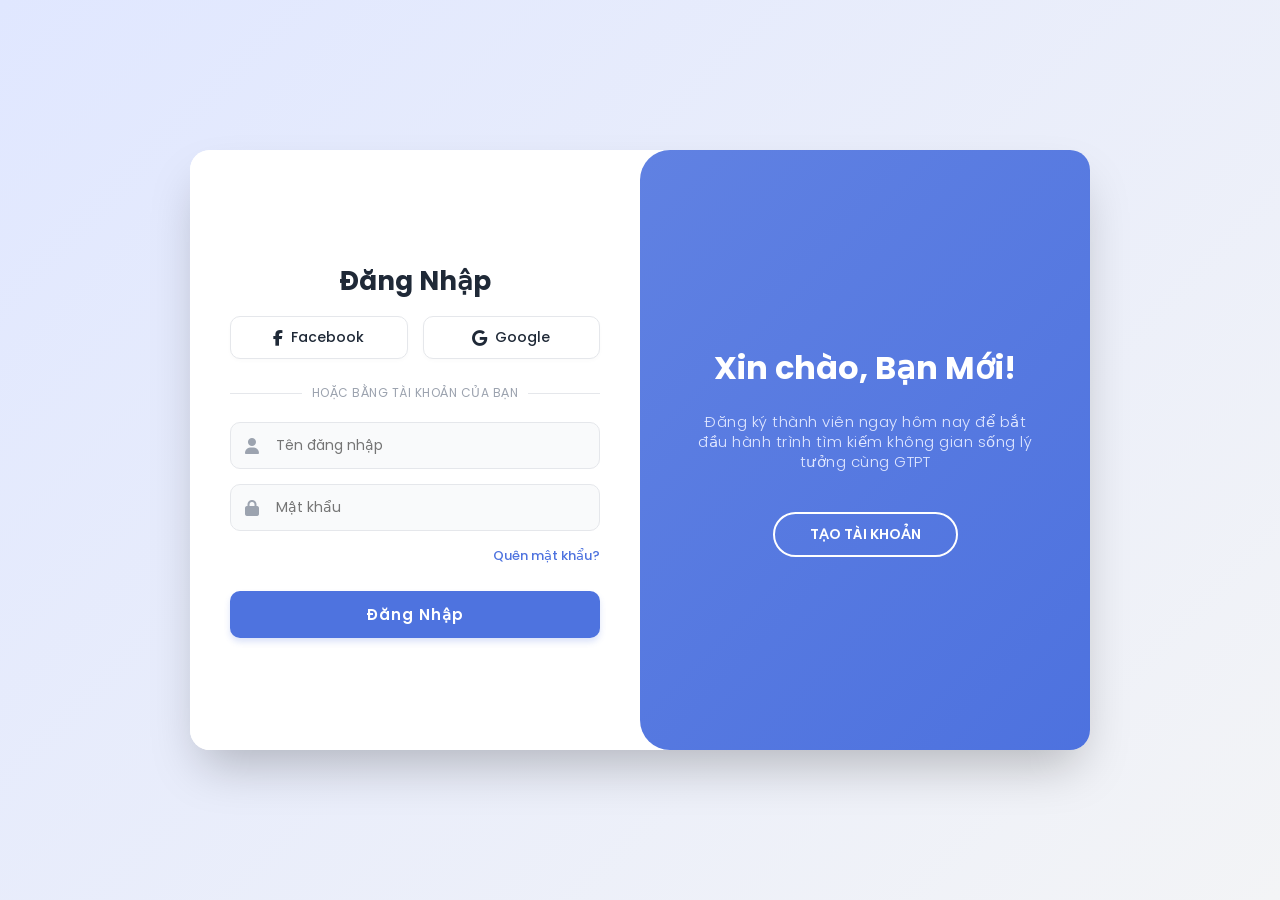
==== login.html @ 6b6d1f1a "login" ====
<!doctype html>
<html lang="vi">
  <head>
    <meta charset="UTF-8" />
    <meta name="viewport" content="width=device-width, initial-scale=1.0" />
    <title>GTPT - Hệ Thống Đăng Tin Phòng Trọ</title>
    <!-- Font chữ hiện đại -->
    <link
      href="https://fonts.googleapis.com/css2?family=Poppins:wght@300;400;500;600;700&display=swap"
      rel="stylesheet"
    />
    <!-- Icon FontAwesome -->
    <link
      rel="stylesheet"
      href="https://cdnjs.cloudflare.com/ajax/libs/font-awesome/6.4.0/css/all.min.css"
    />

    <style>
      :root {
        --primary: #4e73df;
        --primary-hover: #2e59d9;
        --text-dark: #1f2937;
        --text-gray: #6b7280;
        --bg-light: #f3f4f6;
        --white: #ffffff;
        --error: #ef4444;
        --success: #10b981;
      }

      * {
        margin: 0;
        padding: 0;
        box-sizing: border-box;
        font-family: "Poppins", sans-serif;
      }

      body {
        background: linear-gradient(135deg, #e0e7ff 0%, #f3f4f6 100%);
        min-height: 100vh;
        display: flex;
        align-items: center;
        justify-content: center;
        padding: 20px;
      }

      h1 {
        font-weight: 700;
        margin: 0;
        font-size: 26px;
        color: var(--text-dark);
      }
      p {
        font-size: 14px;
        font-weight: 300;
        line-height: 20px;
        letter-spacing: 0.5px;
        margin: 5px 0 20px;
        color: var(--text-gray);
      }

      /* KHUNG CHỨA CHÍNH (Sliding Effect) */
      .container {
        background-color: var(--white);
        border-radius: 20px;
        box-shadow: 0 25px 50px -12px rgba(0, 0, 0, 0.25);
        position: relative;
        overflow: hidden;
        width: 100%;
        max-width: 900px;
        min-height: 600px; /* Chiều cao đủ chứa các nút mxh */
      }

      .form-container {
        position: absolute;
        top: 0;
        height: 100%;
        transition: all 0.6s ease-in-out;
      }

      /* Vùng bọc Form để dễ căn giữa */
      .form-wrapper {
        background-color: var(--white);
        display: flex;
        align-items: center;
        justify-content: center;
        flex-direction: column;
        padding: 0 40px;
        height: 100%;
        text-align: center;
        width: 100%;
      }

      form {
        width: 100%;
      }

      /* Nửa Form Đăng Nhập */
      .sign-in-container {
        left: 0;
        width: 50%;
        z-index: 2;
      }
      .container.right-panel-active .sign-in-container {
        transform: translateX(100%);
        opacity: 0;
      }

      /* Nửa Form Đăng Ký */
      .sign-up-container {
        left: 0;
        width: 50%;
        opacity: 0;
        z-index: 1;
      }
      .container.right-panel-active .sign-up-container {
        transform: translateX(100%);
        opacity: 1;
        z-index: 5;
        animation: show 0.6s;
      }

      @keyframes show {
        0%,
        49.99% {
          opacity: 0;
          z-index: 1;
        }
        50%,
        100% {
          opacity: 1;
          z-index: 5;
        }
      }

      /* KHUNG CHỨA MẠNG XÃ HỘI */
      .social-container {
        display: flex;
        gap: 15px;
        width: 100%;
        margin-bottom: 15px;
      }
      .social-container form {
        width: 50%;
      } /* Mỗi nút chiếm nửa */

      .social-btn {
        width: 100%;
        padding: 10px;
        border: 1px solid #e5e7eb;
        border-radius: 10px;
        background: var(--white);
        font-weight: 500;
        font-size: 14px;
        cursor: pointer;
        display: flex;
        align-items: center;
        justify-content: center;
        gap: 8px;
        transition: all 0.3s ease;
        color: var(--text-dark);
        box-shadow: 0 2px 4px rgba(0, 0, 0, 0.02);
      }
      .social-btn.fb:hover {
        background: #4267b2;
        color: white;
        border-color: #4267b2;
        box-shadow: 0 4px 10px rgba(66, 103, 178, 0.3);
      }
      .social-btn.gg:hover {
        background: #db4437;
        color: white;
        border-color: #db4437;
        box-shadow: 0 4px 10px rgba(219, 68, 55, 0.3);
      }
      .social-btn i {
        font-size: 16px;
      }

      /* Đường gạch phân cách */
      .divider {
        width: 100%;
        display: flex;
        align-items: center;
        margin: 10px 0 20px;
      }
      .divider::before,
      .divider::after {
        content: "";
        flex: 1;
        border-bottom: 1px solid #e5e7eb;
      }
      .divider span {
        padding: 0 10px;
        color: #9ca3af;
        font-size: 12px;
        text-transform: uppercase;
        letter-spacing: 0.5px;
      }

      /* NHẬP LIỆU CƠ BẢN */
      .input-group {
        position: relative;
        width: 100%;
        margin-bottom: 15px;
      }
      .input-group i {
        position: absolute;
        left: 15px;
        top: 50%;
        transform: translateY(-50%);
        color: #9ca3af;
      }
      .input-group input {
        background-color: #f9fafb;
        border: 1px solid #e5e7eb;
        border-radius: 10px;
        padding: 12px 15px 12px 45px;
        width: 100%;
        font-size: 14px;
        transition: all 0.3s;
      }
      .input-group input:focus {
        outline: none;
        border-color: var(--primary);
        background-color: var(--white);
        box-shadow: 0 0 0 4px rgba(78, 115, 223, 0.1);
      }

      /* Nút bấm chính */
      .btn-main {
        border-radius: 10px;
        border: none;
        background-color: var(--primary);
        color: var(--white);
        font-size: 15px;
        font-weight: 600;
        padding: 12px;
        width: 100%;
        letter-spacing: 1px;
        transition:
          transform 80ms ease-in,
          background-color 0.3s;
        cursor: pointer;
        margin-top: 10px;
        box-shadow: 0 4px 6px rgba(78, 115, 223, 0.2);
      }
      .btn-main:hover {
        background-color: var(--primary-hover);
      }
      .btn-main:active {
        transform: scale(0.97);
      }

      .btn-ghost {
        background-color: transparent;
        border: 2px solid var(--white);
        color: var(--white);
        border-radius: 25px;
        font-size: 14px;
        font-weight: 600;
        padding: 10px 35px;
        cursor: pointer;
        transition: 0.3s;
        margin-top: 20px;
        text-transform: uppercase;
      }
      .btn-ghost:hover {
        background-color: rgba(255, 255, 255, 0.15);
      }

      /* Text cho phiên bản Mobile */
      .mobile-switch {
        display: none;
        margin-top: 20px;
        font-size: 14px;
        color: var(--text-gray);
      }
      .mobile-switch a {
        color: var(--primary);
        font-weight: 600;
        text-decoration: none;
        cursor: pointer;
      }

      /* LỚP PHỦ HÌNH ẢNH (Overlay) */
      .overlay-container {
        position: absolute;
        top: 0;
        left: 50%;
        width: 50%;
        height: 100%;
        overflow: hidden;
        transition: transform 0.6s ease-in-out;
        z-index: 100;
        border-radius: 30px 0 0 30px; /* Bo góc mềm mại phần giao với form */
      }
      .container.right-panel-active .overlay-container {
        transform: translateX(-100%);
        border-radius: 0 30px 30px 0;
      }

      .overlay {
        /* Hình nền cao cấp */
        background:
          linear-gradient(
            135deg,
            rgba(78, 115, 223, 0.85) 0%,
            rgba(46, 89, 217, 0.85) 100%
          ),
          url("https://images.unsplash.com/photo-1560518883-ce09059eeefa?ixlib=rb-4.0.3&auto=format&fit=crop&w=1000&q=80")
            no-repeat center center;
        background-size: cover;
        color: #ffffff;
        position: relative;
        left: -100%;
        height: 100%;
        width: 200%;
        transform: translateX(0);
        transition: transform 0.6s ease-in-out;
      }
      .container.right-panel-active .overlay {
        transform: translateX(50%);
      }

      .overlay-panel {
        position: absolute;
        display: flex;
        align-items: center;
        justify-content: center;
        flex-direction: column;
        padding: 0 50px;
        text-align: center;
        top: 0;
        height: 100%;
        width: 50%;
        transform: translateX(0);
        transition: transform 0.6s ease-in-out;
      }
      .overlay-panel h1 {
        color: #fff;
        font-size: 32px;
        margin-bottom: 15px;
      }
      .overlay-panel p {
        color: #e0e7ff;
        font-size: 15px;
      }

      .overlay-left {
        transform: translateX(-20%);
      }
      .container.right-panel-active .overlay-left {
        transform: translateX(0);
      }

      .overlay-right {
        right: 0;
        transform: translateX(0);
      }
      .container.right-panel-active .overlay-right {
        transform: translateX(20%);
      }

      /* MÀN HÌNH ĐÃ ĐĂNG NHẬP */
      .logged-in-container {
        text-align: center;
        padding: 80px 40px;
        width: 100%;
      }
      .logged-in-container img {
        width: 130px;
        margin-bottom: 25px;
        border-radius: 50%;
        box-shadow: 0 10px 20px rgba(0, 0, 0, 0.1);
        border: 4px solid var(--white);
      }
      .logged-in-container h1 {
        color: var(--primary);
        margin-bottom: 10px;
        font-size: 30px;
      }
      .btn-logout {
        background-color: var(--error);
        width: auto;
        margin-top: 30px;
        padding: 12px 30px;
        border-radius: 30px;
      }
      .btn-logout:hover {
        background-color: #dc2626;
      }

      /* Responsive Mobile */
      @media (max-width: 768px) {
        body {
          padding: 15px;
        }
        .container {
          min-height: 700px;
        }
        .form-wrapper {
          padding: 0 25px;
        }
        .sign-in-container,
        .sign-up-container {
          width: 100%;
          left: 0;
        }
        .overlay-container {
          display: none;
        }
        .mobile-switch {
          display: block;
        }

        .container.right-panel-active .sign-in-container {
          transform: none;
          opacity: 0;
          z-index: 1;
          pointer-events: none;
        }
        .container.right-panel-active .sign-up-container {
          transform: none;
          opacity: 1;
          z-index: 5;
          pointer-events: auto;
        }
      }

      /* TOAST NOTIFICATION */
      #toast {
        position: fixed;
        top: 20px;
        right: -300px;
        padding: 16px 25px;
        border-radius: 10px;
        color: white;
        font-weight: 500;
        font-size: 15px;
        box-shadow: 0 10px 15px -3px rgba(0, 0, 0, 0.1);
        transition: right 0.4s cubic-bezier(0.68, -0.55, 0.265, 1.55);
        z-index: 1000;
        display: flex;
        align-items: center;
        gap: 12px;
      }
      #toast.show {
        right: 20px;
      }
      .toast-success {
        background-color: var(--success);
      }
      .toast-error {
        background-color: var(--error);
      }
      #toast-icon {
        font-size: 20px;
      }
    </style>
  </head>
  <body>
    <!-- Thông báo dạng Toast góc trên bên phải -->
    <div id="toast"><i id="toast-icon"></i> <span id="toast-msg"></span></div>

    <div class="container" id="container">
      <!-- ================= MẶT TRÁI: FORM ĐĂNG KÝ ================= -->
      <div class="form-container sign-up-container">
        <div class="form-wrapper">
          <h1>Tạo Tài Khoản</h1>

          <!-- Khu vực đăng nhập Mạng Xã Hội -->
          <div class="social-container" style="margin-top: 15px">
            <!-- Mẫu Form gửi dữ liệu ảo từ FB -->
            <form action="xulylogin.php" method="POST">
              <input type="hidden" name="action" value="login_social" />
              <input type="hidden" name="provider" value="Facebook" />
              <input type="hidden" name="email" value="taikhoan_fb@gmail.com" />
              <input type="hidden" name="name" value="Thành Viên Facebook" />
              <button type="submit" class="social-btn fb">
                <i class="fa-brands fa-facebook-f"></i> Facebook
              </button>
            </form>
            <!-- Mẫu Form gửi dữ liệu ảo từ Google -->
            <form action="xulylogin.php" method="POST">
              <input type="hidden" name="action" value="login_social" />
              <input type="hidden" name="provider" value="Google" />
              <input type="hidden" name="email" value="taikhoan_gg@gmail.com" />
              <input type="hidden" name="name" value="Thành Viên Google" />
              <button type="submit" class="social-btn gg">
                <i class="fa-brands fa-google"></i> Google
              </button>
            </form>
          </div>

          <div class="divider"><span>hoặc đăng ký bằng email</span></div>

          <!-- Form Đăng ký thông thường -->
          <form action="xulylogin.php" method="POST">
            <input type="hidden" name="action" value="register" />

            <div class="input-group">
              <i class="fa-solid fa-user-pen"></i>
              <input type="text" name="name" placeholder="Họ và tên" required />
            </div>
            <div class="input-group">
              <i class="fa-solid fa-user"></i>
              <input
                type="text"
                name="username"
                placeholder="Tên đăng nhập"
                required
              />
            </div>
            <div class="input-group">
              <i class="fa-solid fa-envelope"></i>
              <input
                type="email"
                name="email"
                placeholder="Địa chỉ Email"
                required
              />
            </div>
            <div class="input-group">
              <i class="fa-solid fa-lock"></i>
              <input
                type="password"
                name="password"
                placeholder="Mật khẩu"
                required
              />
            </div>
            <div class="input-group">
              <i class="fa-solid fa-shield-check"></i>
              <input
                type="password"
                name="re_password"
                placeholder="Nhập lại mật khẩu"
                required
              />
            </div>
            <button type="submit" class="btn-main">Đăng Ký Thành Viên</button>
          </form>

          <!-- Dành riêng cho Mobile -->
          <div class="mobile-switch">
            Đã có tài khoản? <a id="mobile-signIn">Đăng Nhập</a>
          </div>
        </div>
      </div>

      <!-- ================= MẶT PHẢI: FORM ĐĂNG NHẬP ================= -->
      <div class="form-container sign-in-container">
        <div class="form-wrapper">
          <h1>Đăng Nhập</h1>

          <!-- Khu vực đăng nhập Mạng Xã Hội -->
          <div class="social-container" style="margin-top: 15px">
            <form action="xulylogin.php" method="POST">
              <input type="hidden" name="action" value="login_social" />
              <input type="hidden" name="provider" value="Facebook" />
              <input
                type="hidden"
                name="email"
                value="khachhang_fb@gmail.com"
              />
              <input type="hidden" name="name" value="User Từ Facebook" />
              <button type="submit" class="social-btn fb">
                <i class="fa-brands fa-facebook-f"></i> Facebook
              </button>
            </form>
            <form action="xulylogin.php" method="POST">
              <input type="hidden" name="action" value="login_social" />
              <input type="hidden" name="provider" value="Google" />
              <input
                type="hidden"
                name="email"
                value="khachhang_gg@gmail.com"
              />
              <input type="hidden" name="name" value="User Từ Google" />
              <button type="submit" class="social-btn gg">
                <i class="fa-brands fa-google"></i> Google
              </button>
            </form>
          </div>

          <div class="divider"><span>hoặc bằng tài khoản của bạn</span></div>

          <!-- Form Đăng nhập thông thường -->
          <form action="xulylogin.php" method="POST">
            <input type="hidden" name="action" value="login" />

            <div class="input-group">
              <i class="fa-solid fa-user"></i>
              <input
                type="text"
                name="username"
                placeholder="Tên đăng nhập"
                required
              />
            </div>
            <div class="input-group">
              <i class="fa-solid fa-lock"></i>
              <input
                type="password"
                name="password"
                placeholder="Mật khẩu"
                required
              />
            </div>

            <a
              href="#"
              style="
                font-size: 13px;
                color: var(--primary);
                margin: 5px 0 15px;
                text-decoration: none;
                display: block;
                text-align: right;
                font-weight: 500;
              "
              >Quên mật khẩu?</a
            >
            <button type="submit" class="btn-main">Đăng Nhập</button>
          </form>

          <!-- Dành riêng cho Mobile -->
          <div class="mobile-switch">
            Chưa có tài khoản? <a id="mobile-signUp">Đăng Ký Ngay</a>
          </div>
        </div>
      </div>

      <!-- ================= LỚP PHỦ HÌNH ẢNH TRƯỢT MÀN HÌNH ================= -->
      <div class="overlay-container">
        <div class="overlay">
          <!-- Chữ hiển thị khi ở tab Đăng Ký (Bên trái) -->
          <div class="overlay-panel overlay-left">
            <h1>Chào bạn trở lại!</h1>
            <p>
              Để giữ kết nối với chúng tôi, vui lòng đăng nhập bằng thông tin cá
              nhân của bạn
            </p>
            <button class="btn-ghost" id="signIn">Đăng Nhập</button>
          </div>

          <!-- Chữ hiển thị khi ở tab Đăng Nhập (Bên phải) -->
          <div class="overlay-panel overlay-right">
            <h1>Xin chào, Bạn Mới!</h1>
            <p>
              Đăng ký thành viên ngay hôm nay để bắt đầu hành trình tìm kiếm
              không gian sống lý tưởng cùng GTPT
            </p>
            <button class="btn-ghost" id="signUp">Tạo Tài Khoản</button>
          </div>
        </div>
      </div>
    </div>

    <!-- SCRIPT XỬ LÝ GIAO DIỆN -->
    <script>
      // JS điều khiển hiệu ứng trượt giữa Đăng Ký / Đăng Nhập
      const signUpButton = document.getElementById("signUp");
      const signInButton = document.getElementById("signIn");
      const container = document.getElementById("container");

      // JS Cho màn hình điện thoại
      const mobileSignUp = document.getElementById("mobile-signUp");
      const mobileSignIn = document.getElementById("mobile-signIn");

      // Bật lớp 'right-panel-active' -> Lớp phủ chạy sang trái
      signUpButton.addEventListener("click", () => {
        container.classList.add("right-panel-active");
      });
      mobileSignUp.addEventListener("click", () => {
        container.classList.add("right-panel-active");
      });

      // Tắt lớp -> Trượt về như cũ
      signInButton.addEventListener("click", () => {
        container.classList.remove("right-panel-active");
      });
      mobileSignIn.addEventListener("click", () => {
        container.classList.remove("right-panel-active");
      });

      // Hàm bật Popup thông báo (Toast Message)
      function showToast(message, type) {
        const toast = document.getElementById("toast");
        const msgEl = document.getElementById("toast-msg");
        const iconEl = document.getElementById("toast-icon");

        msgEl.textContent = message;
        toast.className = "";

        if (type === "success") {
          toast.classList.add("toast-success");
          iconEl.className = "fa-solid fa-circle-check";
        } else {
          toast.classList.add("toast-error");
          iconEl.className = "fa-solid fa-circle-exclamation";
        }

        toast.classList.add("show");
        setTimeout(() => {
          toast.classList.remove("show");
        }, 4000);
      }

      // Logic xử lý khi tải trang (Đọc biến từ URL)
      window.onload = function () {
        const urlParams = new URLSearchParams(window.location.search);
        const msg = urlParams.get("msg");
        const type = urlParams.get("type");
        const user = urlParams.get("user");

        // 1. Màn hình Chào Mừng nếu Đăng nhập thành công (Thường & Mạng Xã Hội)
        if (user) {
          container.innerHTML = `
                    <div class="logged-in-container">
                        <!-- Tạo Avatar tự động dựa theo Tên -->
                        <img src="https://ui-avatars.com/api/?name=${encodeURIComponent(user)}&background=4e73df&color=fff&size=150" alt="Avatar">
                        <h1>Tuyệt Vời, ${decodeURIComponent(user)}!</h1>
                        <p style="font-size: 16px; margin-bottom: 25px; color: var(--text-gray);">Bạn đã đăng nhập thành công vào hệ thống GTPT.</p>
                        <form action="xulylogin.php" method="POST">
                            <input type="hidden" name="action" value="logout">
                            <button type="submit" class="btn-main btn-logout">
                                <i class="fa-solid fa-right-from-bracket"></i> Đăng Xuất An Toàn
                            </button>
                        </form>
                    </div>
                `;
        }

        // 2. Hiển thị thông báo (Báo lỗi hoặc Đăng ký thành công)
        if (msg) {
          showToast(decodeURIComponent(msg), type);
          // Đăng ký thành công -> Gạt ảnh về bên phải (form đăng nhập)
          if (type === "success" && !user) {
            container.classList.remove("right-panel-active");
          }
        }

        // 3. Xoá tham số URL rườm rà (Clean URL)
        if (window.history.replaceState) {
          const cleanURL =
            window.location.protocol +
            "//" +
            window.location.host +
            window.location.pathname;
          window.history.replaceState({ path: cleanURL }, "", cleanURL);
        }
      };
    </script>
  </body>
</html>
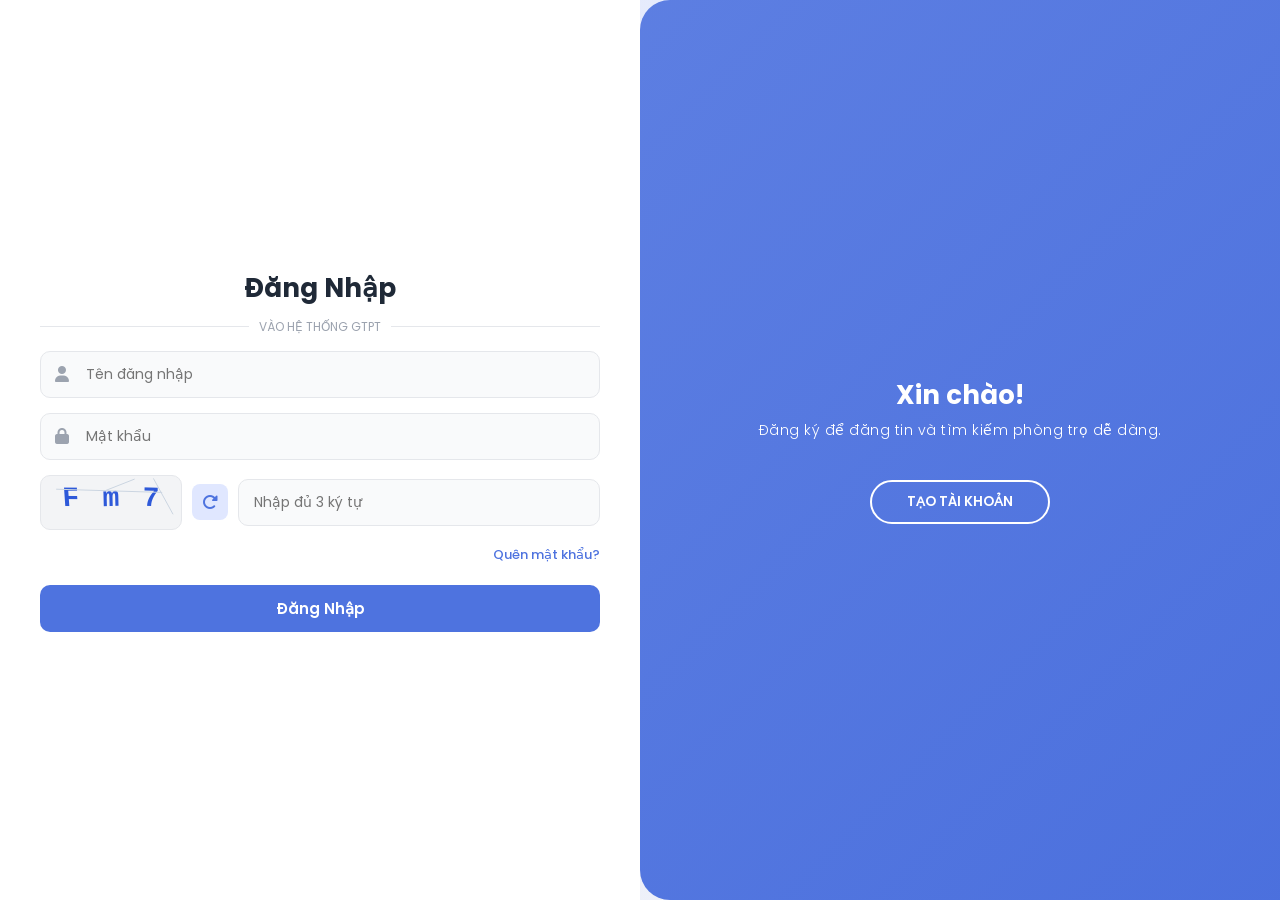
==== commit 403329c8: "cập nhật chuyển hướng và cappchar" ====
--- a/login.html
+++ b/login.html
@@ -1,15 +1,14 @@
-<!doctype html>
+<!DOCTYPE html>
 <html lang="vi">
   <head>
     <meta charset="UTF-8" />
     <meta name="viewport" content="width=device-width, initial-scale=1.0" />
     <title>GTPT - Hệ Thống Đăng Tin Phòng Trọ</title>
-    <!-- Font chữ hiện đại -->
+
     <link
       href="https://fonts.googleapis.com/css2?family=Poppins:wght@300;400;500;600;700&display=swap"
       rel="stylesheet"
     />
-    <!-- Icon FontAwesome -->
     <link
       rel="stylesheet"
       href="https://cdnjs.cloudflare.com/ajax/libs/font-awesome/6.4.0/css/all.min.css"
@@ -58,8 +57,7 @@
         color: var(--text-gray);
       }
 
-      /* KHUNG CHỨA CHÍNH (Sliding Effect) */
-      .container {
+      KHUNG CHỨA CHÍNH */ .container {
         background-color: var(--white);
         border-radius: 20px;
         box-shadow: 0 25px 50px -12px rgba(0, 0, 0, 0.25);
@@ -67,7 +65,7 @@
         overflow: hidden;
         width: 100%;
         max-width: 900px;
-        min-height: 600px; /* Chiều cao đủ chứa các nút mxh */
+        min-height: 650px;
       }
 
       .form-container {
@@ -76,8 +74,6 @@
         height: 100%;
         transition: all 0.6s ease-in-out;
       }
-
-      /* Vùng bọc Form để dễ căn giữa */
       .form-wrapper {
         background-color: var(--white);
         display: flex;
@@ -89,12 +85,10 @@
         text-align: center;
         width: 100%;
       }
-
       form {
         width: 100%;
       }
 
-      /* Nửa Form Đăng Nhập */
       .sign-in-container {
         left: 0;
         width: 50%;
@@ -105,7 +99,6 @@
         opacity: 0;
       }
 
-      /* Nửa Form Đăng Ký */
       .sign-up-container {
         left: 0;
         width: 50%;
@@ -132,7 +125,6 @@
         }
       }
 
-      /* KHUNG CHỨA MẠNG XÃ HỘI */
       .social-container {
         display: flex;
         gap: 15px;
@@ -141,8 +133,7 @@
       }
       .social-container form {
         width: 50%;
-      } /* Mỗi nút chiếm nửa */
-
+      }
       .social-btn {
         width: 100%;
         padding: 10px;
@@ -156,32 +147,25 @@
         align-items: center;
         justify-content: center;
         gap: 8px;
-        transition: all 0.3s ease;
+        transition: all 0.3s;
         color: var(--text-dark);
-        box-shadow: 0 2px 4px rgba(0, 0, 0, 0.02);
       }
       .social-btn.fb:hover {
         background: #4267b2;
         color: white;
         border-color: #4267b2;
-        box-shadow: 0 4px 10px rgba(66, 103, 178, 0.3);
       }
       .social-btn.gg:hover {
         background: #db4437;
         color: white;
         border-color: #db4437;
-        box-shadow: 0 4px 10px rgba(219, 68, 55, 0.3);
-      }
-      .social-btn i {
-        font-size: 16px;
-      }
-
-      /* Đường gạch phân cách */
+      }
+
       .divider {
         width: 100%;
         display: flex;
         align-items: center;
-        margin: 10px 0 20px;
+        margin: 10px 0 15px;
       }
       .divider::before,
       .divider::after {
@@ -194,21 +178,20 @@
         color: #9ca3af;
         font-size: 12px;
         text-transform: uppercase;
-        letter-spacing: 0.5px;
-      }
-
-      /* NHẬP LIỆU CƠ BẢN */
+      }
+
       .input-group {
         position: relative;
         width: 100%;
         margin-bottom: 15px;
       }
-      .input-group i {
+      .input-group i:not(.captcha-refresh) {
         position: absolute;
         left: 15px;
         top: 50%;
         transform: translateY(-50%);
         color: #9ca3af;
+        z-index: 2;
       }
       .input-group input {
         background-color: #f9fafb;
@@ -226,7 +209,52 @@
         box-shadow: 0 0 0 4px rgba(78, 115, 223, 0.1);
       }
 
-      /* Nút bấm chính */
+      .captcha-group {
+        display: flex;
+        gap: 10px;
+        align-items: center;
+        margin-bottom: 15px;
+      }
+      .captcha-box {
+        flex-shrink: 0;
+        border: 1px solid #e5e7eb;
+        border-radius: 10px;
+        background: #f3f4f6;
+        overflow: hidden;
+        position: relative;
+      }
+      .captcha-refresh {
+        flex-shrink: 0;
+        cursor: pointer;
+        color: var(--primary);
+        padding: 10px;
+        border-radius: 8px;
+        background: #e0e7ff;
+        transition: 0.3s;
+        display: flex;
+        align-items: center;
+        justify-content: center;
+      }
+      .captcha-refresh:hover {
+        background: var(--primary);
+        color: white;
+        transform: rotate(180deg);
+      }
+      .captcha-group input {
+        padding: 12px 15px;
+        background-color: #f9fafb;
+        border: 1px solid #e5e7eb;
+        border-radius: 10px;
+        width: 100%;
+        font-size: 14px;
+        outline: none;
+      }
+      .captcha-group input:focus {
+        border-color: var(--primary);
+        background-color: var(--white);
+        box-shadow: 0 0 0 4px rgba(78, 115, 223, 0.1);
+      }
+
       .btn-main {
         border-radius: 10px;
         border: none;
@@ -236,53 +264,29 @@
         font-weight: 600;
         padding: 12px;
         width: 100%;
-        letter-spacing: 1px;
-        transition:
-          transform 80ms ease-in,
-          background-color 0.3s;
         cursor: pointer;
-        margin-top: 10px;
-        box-shadow: 0 4px 6px rgba(78, 115, 223, 0.2);
+        margin-top: 5px;
+        transition: 0.3s;
       }
       .btn-main:hover {
         background-color: var(--primary-hover);
       }
-      .btn-main:active {
-        transform: scale(0.97);
-      }
-
       .btn-ghost {
         background-color: transparent;
         border: 2px solid var(--white);
         color: var(--white);
         border-radius: 25px;
-        font-size: 14px;
-        font-weight: 600;
         padding: 10px 35px;
         cursor: pointer;
+        margin-top: 20px;
+        font-weight: 600;
         transition: 0.3s;
-        margin-top: 20px;
         text-transform: uppercase;
       }
       .btn-ghost:hover {
         background-color: rgba(255, 255, 255, 0.15);
       }
 
-      /* Text cho phiên bản Mobile */
-      .mobile-switch {
-        display: none;
-        margin-top: 20px;
-        font-size: 14px;
-        color: var(--text-gray);
-      }
-      .mobile-switch a {
-        color: var(--primary);
-        font-weight: 600;
-        text-decoration: none;
-        cursor: pointer;
-      }
-
-      /* LỚP PHỦ HÌNH ẢNH (Overlay) */
       .overlay-container {
         position: absolute;
         top: 0;
@@ -292,17 +296,14 @@
         overflow: hidden;
         transition: transform 0.6s ease-in-out;
         z-index: 100;
-        border-radius: 30px 0 0 30px; /* Bo góc mềm mại phần giao với form */
+        border-radius: 30px 0 0 30px;
       }
       .container.right-panel-active .overlay-container {
         transform: translateX(-100%);
         border-radius: 0 30px 30px 0;
       }
-
       .overlay {
-        /* Hình nền cao cấp */
-        background:
-          linear-gradient(
+        background: linear-gradient(
             135deg,
             rgba(78, 115, 223, 0.85) 0%,
             rgba(46, 89, 217, 0.85) 100%
@@ -321,7 +322,6 @@
       .container.right-panel-active .overlay {
         transform: translateX(50%);
       }
-
       .overlay-panel {
         position: absolute;
         display: flex;
@@ -333,26 +333,14 @@
         top: 0;
         height: 100%;
         width: 50%;
-        transform: translateX(0);
         transition: transform 0.6s ease-in-out;
       }
-      .overlay-panel h1 {
-        color: #fff;
-        font-size: 32px;
-        margin-bottom: 15px;
-      }
-      .overlay-panel p {
-        color: #e0e7ff;
-        font-size: 15px;
-      }
-
       .overlay-left {
         transform: translateX(-20%);
       }
       .container.right-panel-active .overlay-left {
         transform: translateX(0);
       }
-
       .overlay-right {
         right: 0;
         transform: translateX(0);
@@ -361,45 +349,20 @@
         transform: translateX(20%);
       }
 
-      /* MÀN HÌNH ĐÃ ĐĂNG NHẬP */
-      .logged-in-container {
-        text-align: center;
-        padding: 80px 40px;
-        width: 100%;
-      }
-      .logged-in-container img {
-        width: 130px;
-        margin-bottom: 25px;
-        border-radius: 50%;
-        box-shadow: 0 10px 20px rgba(0, 0, 0, 0.1);
-        border: 4px solid var(--white);
-      }
-      .logged-in-container h1 {
+      .mobile-switch {
+        display: none;
+        margin-top: 20px;
+        font-size: 14px;
+        color: var(--text-gray);
+      }
+      .mobile-switch a {
         color: var(--primary);
-        margin-bottom: 10px;
-        font-size: 30px;
-      }
-      .btn-logout {
-        background-color: var(--error);
-        width: auto;
-        margin-top: 30px;
-        padding: 12px 30px;
-        border-radius: 30px;
-      }
-      .btn-logout:hover {
-        background-color: #dc2626;
-      }
-
-      /* Responsive Mobile */
+        font-weight: 600;
+        cursor: pointer;
+      }
       @media (max-width: 768px) {
-        body {
-          padding: 15px;
-        }
         .container {
-          min-height: 700px;
-        }
-        .form-wrapper {
-          padding: 0 25px;
+          min-height: 750px;
         }
         .sign-in-container,
         .sign-up-container {
@@ -412,7 +375,6 @@
         .mobile-switch {
           display: block;
         }
-
         .container.right-panel-active .sign-in-container {
           transform: none;
           opacity: 0;
@@ -427,11 +389,10 @@
         }
       }
 
-      /* TOAST NOTIFICATION */
-      #toast {
+      #thong_bao {
         position: fixed;
         top: 20px;
-        right: -300px;
+        right: -350px;
         padding: 16px 25px;
         border-radius: 10px;
         color: white;
@@ -444,7 +405,7 @@
         align-items: center;
         gap: 12px;
       }
-      #toast.show {
+      #thong_bao.show {
         right: 20px;
       }
       .toast-success {
@@ -452,50 +413,21 @@
       }
       .toast-error {
         background-color: var(--error);
-      }
-      #toast-icon {
-        font-size: 20px;
       }
     </style>
   </head>
   <body>
-    <!-- Thông báo dạng Toast góc trên bên phải -->
-    <div id="toast"><i id="toast-icon"></i> <span id="toast-msg"></span></div>
-
-    <div class="container" id="container">
-      <!-- ================= MẶT TRÁI: FORM ĐĂNG KÝ ================= -->
+    <div id="thong_bao">
+      <i id="icon_thong_bao"></i> <span id="chu_thong_bao"></span>
+    </div>
+
+    <div class="container" id="khung_chinh">
       <div class="form-container sign-up-container">
         <div class="form-wrapper">
           <h1>Tạo Tài Khoản</h1>
-
-          <!-- Khu vực đăng nhập Mạng Xã Hội -->
-          <div class="social-container" style="margin-top: 15px">
-            <!-- Mẫu Form gửi dữ liệu ảo từ FB -->
-            <form action="xulylogin.php" method="POST">
-              <input type="hidden" name="action" value="login_social" />
-              <input type="hidden" name="provider" value="Facebook" />
-              <input type="hidden" name="email" value="taikhoan_fb@gmail.com" />
-              <input type="hidden" name="name" value="Thành Viên Facebook" />
-              <button type="submit" class="social-btn fb">
-                <i class="fa-brands fa-facebook-f"></i> Facebook
-              </button>
-            </form>
-            <!-- Mẫu Form gửi dữ liệu ảo từ Google -->
-            <form action="xulylogin.php" method="POST">
-              <input type="hidden" name="action" value="login_social" />
-              <input type="hidden" name="provider" value="Google" />
-              <input type="hidden" name="email" value="taikhoan_gg@gmail.com" />
-              <input type="hidden" name="name" value="Thành Viên Google" />
-              <button type="submit" class="social-btn gg">
-                <i class="fa-brands fa-google"></i> Google
-              </button>
-            </form>
-          </div>
-
-          <div class="divider"><span>hoặc đăng ký bằng email</span></div>
-
-          <!-- Form Đăng ký thông thường -->
-          <form action="xulylogin.php" method="POST">
+          <div class="divider"><span>nhập thông tin của bạn</span></div>
+
+          <form id="form_dang_ky" action="xulylogin.php" method="POST">
             <input type="hidden" name="action" value="register" />
 
             <div class="input-group">
@@ -524,8 +456,9 @@
               <i class="fa-solid fa-lock"></i>
               <input
                 type="password"
+                id="mat_khau"
                 name="password"
-                placeholder="Mật khẩu"
+                placeholder="Mật khẩu (ít nhất 6 ký tự)"
                 required
               />
             </div>
@@ -533,60 +466,48 @@
               <i class="fa-solid fa-shield-check"></i>
               <input
                 type="password"
+                id="nhap_lai_mat_khau"
                 name="re_password"
                 placeholder="Nhập lại mật khẩu"
                 required
               />
             </div>
+
+            <div class="captcha-group">
+              <div class="captcha-box">
+                <canvas id="ve_captcha_dk" width="140" height="46"></canvas>
+              </div>
+              <div
+                class="captcha-refresh"
+                onclick="taoMaXacNhan('DangKy')"
+                title="Đổi mã khác"
+              >
+                <i class="fa-solid fa-rotate-right"></i>
+              </div>
+              <input
+                type="text"
+                id="nhap_captcha_dk"
+                placeholder="Nhập đủ 3 ký tự"
+                required
+                autocomplete="off"
+              />
+            </div>
+
             <button type="submit" class="btn-main">Đăng Ký Thành Viên</button>
           </form>
 
-          <!-- Dành riêng cho Mobile -->
           <div class="mobile-switch">
-            Đã có tài khoản? <a id="mobile-signIn">Đăng Nhập</a>
+            Đã có tài khoản? <a id="mobile_chuyen_dang_nhap">Đăng Nhập</a>
           </div>
         </div>
       </div>
 
-      <!-- ================= MẶT PHẢI: FORM ĐĂNG NHẬP ================= -->
       <div class="form-container sign-in-container">
         <div class="form-wrapper">
           <h1>Đăng Nhập</h1>
-
-          <!-- Khu vực đăng nhập Mạng Xã Hội -->
-          <div class="social-container" style="margin-top: 15px">
-            <form action="xulylogin.php" method="POST">
-              <input type="hidden" name="action" value="login_social" />
-              <input type="hidden" name="provider" value="Facebook" />
-              <input
-                type="hidden"
-                name="email"
-                value="khachhang_fb@gmail.com"
-              />
-              <input type="hidden" name="name" value="User Từ Facebook" />
-              <button type="submit" class="social-btn fb">
-                <i class="fa-brands fa-facebook-f"></i> Facebook
-              </button>
-            </form>
-            <form action="xulylogin.php" method="POST">
-              <input type="hidden" name="action" value="login_social" />
-              <input type="hidden" name="provider" value="Google" />
-              <input
-                type="hidden"
-                name="email"
-                value="khachhang_gg@gmail.com"
-              />
-              <input type="hidden" name="name" value="User Từ Google" />
-              <button type="submit" class="social-btn gg">
-                <i class="fa-brands fa-google"></i> Google
-              </button>
-            </form>
-          </div>
-
-          <div class="divider"><span>hoặc bằng tài khoản của bạn</span></div>
-
-          <!-- Form Đăng nhập thông thường -->
-          <form action="xulylogin.php" method="POST">
+          <div class="divider"><span>vào hệ thống GTPT</span></div>
+
+          <form id="form_dang_nhap" action="xulylogin.php" method="POST">
             <input type="hidden" name="action" value="login" />
 
             <div class="input-group">
@@ -605,6 +526,26 @@
                 name="password"
                 placeholder="Mật khẩu"
                 required
+              />
+            </div>
+
+            <div class="captcha-group">
+              <div class="captcha-box">
+                <canvas id="ve_captcha_dn" width="140" height="46"></canvas>
+              </div>
+              <div
+                class="captcha-refresh"
+                onclick="taoMaXacNhan('DangNhap')"
+                title="Đổi mã khác"
+              >
+                <i class="fa-solid fa-rotate-right"></i>
+              </div>
+              <input
+                type="text"
+                id="nhap_captcha_dn"
+                placeholder="Nhập đủ 3 ký tự"
+                required
+                autocomplete="off"
               />
             </div>
 
@@ -624,133 +565,204 @@
             <button type="submit" class="btn-main">Đăng Nhập</button>
           </form>
 
-          <!-- Dành riêng cho Mobile -->
           <div class="mobile-switch">
-            Chưa có tài khoản? <a id="mobile-signUp">Đăng Ký Ngay</a>
+            Chưa có tài khoản? <a id="mobile_chuyen_dang_ky">Đăng Ký Ngay</a>
           </div>
         </div>
       </div>
 
-      <!-- ================= LỚP PHỦ HÌNH ẢNH TRƯỢT MÀN HÌNH ================= -->
       <div class="overlay-container">
         <div class="overlay">
-          <!-- Chữ hiển thị khi ở tab Đăng Ký (Bên trái) -->
           <div class="overlay-panel overlay-left">
-            <h1>Chào bạn trở lại!</h1>
-            <p>
-              Để giữ kết nối với chúng tôi, vui lòng đăng nhập bằng thông tin cá
-              nhân của bạn
+            <h1 style="color: white">Chào bạn trở lại!</h1>
+            <p style="color: white">Đăng nhập để quản lý phòng trọ của bạn.</p>
+            <button class="btn-ghost" id="nut_chuyen_dang_nhap">
+              Đăng Nhập
+            </button>
+          </div>
+          <div class="overlay-panel overlay-right">
+            <h1 style="color: white">Xin chào!</h1>
+            <p style="color: white">
+              Đăng ký để đăng tin và tìm kiếm phòng trọ dễ dàng.
             </p>
-            <button class="btn-ghost" id="signIn">Đăng Nhập</button>
-          </div>
-
-          <!-- Chữ hiển thị khi ở tab Đăng Nhập (Bên phải) -->
-          <div class="overlay-panel overlay-right">
-            <h1>Xin chào, Bạn Mới!</h1>
-            <p>
-              Đăng ký thành viên ngay hôm nay để bắt đầu hành trình tìm kiếm
-              không gian sống lý tưởng cùng GTPT
-            </p>
-            <button class="btn-ghost" id="signUp">Tạo Tài Khoản</button>
+            <button class="btn-ghost" id="nut_chuyen_dang_ky">
+              Tạo Tài Khoản
+            </button>
           </div>
         </div>
       </div>
     </div>
 
-    <!-- SCRIPT XỬ LÝ GIAO DIỆN -->
     <script>
-      // JS điều khiển hiệu ứng trượt giữa Đăng Ký / Đăng Nhập
-      const signUpButton = document.getElementById("signUp");
-      const signInButton = document.getElementById("signIn");
-      const container = document.getElementById("container");
-
-      // JS Cho màn hình điện thoại
-      const mobileSignUp = document.getElementById("mobile-signUp");
-      const mobileSignIn = document.getElementById("mobile-signIn");
-
-      // Bật lớp 'right-panel-active' -> Lớp phủ chạy sang trái
-      signUpButton.addEventListener("click", () => {
-        container.classList.add("right-panel-active");
-      });
-      mobileSignUp.addEventListener("click", () => {
-        container.classList.add("right-panel-active");
-      });
-
-      // Tắt lớp -> Trượt về như cũ
-      signInButton.addEventListener("click", () => {
-        container.classList.remove("right-panel-active");
-      });
-      mobileSignIn.addEventListener("click", () => {
-        container.classList.remove("right-panel-active");
-      });
-
-      // Hàm bật Popup thông báo (Toast Message)
-      function showToast(message, type) {
-        const toast = document.getElementById("toast");
-        const msgEl = document.getElementById("toast-msg");
-        const iconEl = document.getElementById("toast-icon");
-
-        msgEl.textContent = message;
-        toast.className = "";
-
-        if (type === "success") {
-          toast.classList.add("toast-success");
-          iconEl.className = "fa-solid fa-circle-check";
+      const khungChinh = document.getElementById("khung_chinh");
+      document
+        .getElementById("nut_chuyen_dang_ky")
+        .addEventListener("click", () =>
+          khungChinh.classList.add("right-panel-active")
+        );
+      document
+        .getElementById("nut_chuyen_dang_nhap")
+        .addEventListener("click", () =>
+          khungChinh.classList.remove("right-panel-active")
+        );
+      document
+        .getElementById("mobile_chuyen_dang_ky")
+        .addEventListener("click", () =>
+          khungChinh.classList.add("right-panel-active")
+        );
+      document
+        .getElementById("mobile_chuyen_dang_nhap")
+        .addEventListener("click", () =>
+          khungChinh.classList.remove("right-panel-active")
+        );
+
+      function hienThiThongBao(loiNhan, loaiThongBao) {
+        const hopThongBao = document.getElementById("thong_bao");
+        document.getElementById("chu_thong_bao").textContent = loiNhan;
+        hopThongBao.className = ""; // Reset class
+
+        if (loaiThongBao === "success") {
+          hopThongBao.classList.add("toast-success");
+          document.getElementById("icon_thong_bao").className =
+            "fa-solid fa-circle-check";
         } else {
-          toast.classList.add("toast-error");
-          iconEl.className = "fa-solid fa-circle-exclamation";
-        }
-
-        toast.classList.add("show");
-        setTimeout(() => {
-          toast.classList.remove("show");
-        }, 4000);
-      }
-
-      // Logic xử lý khi tải trang (Đọc biến từ URL)
+          hopThongBao.classList.add("toast-error");
+          document.getElementById("icon_thong_bao").className =
+            "fa-solid fa-circle-exclamation";
+        }
+
+        hopThongBao.classList.add("show");
+        setTimeout(() => hopThongBao.classList.remove("show"), 3500); // Tự ẩn sau 3.5s
+      }
+
       window.onload = function () {
-        const urlParams = new URLSearchParams(window.location.search);
-        const msg = urlParams.get("msg");
-        const type = urlParams.get("type");
-        const user = urlParams.get("user");
-
-        // 1. Màn hình Chào Mừng nếu Đăng nhập thành công (Thường & Mạng Xã Hội)
-        if (user) {
-          container.innerHTML = `
-                    <div class="logged-in-container">
-                        <!-- Tạo Avatar tự động dựa theo Tên -->
-                        <img src="https://ui-avatars.com/api/?name=${encodeURIComponent(user)}&background=4e73df&color=fff&size=150" alt="Avatar">
-                        <h1>Tuyệt Vời, ${decodeURIComponent(user)}!</h1>
-                        <p style="font-size: 16px; margin-bottom: 25px; color: var(--text-gray);">Bạn đã đăng nhập thành công vào hệ thống GTPT.</p>
-                        <form action="xulylogin.php" method="POST">
-                            <input type="hidden" name="action" value="logout">
-                            <button type="submit" class="btn-main btn-logout">
-                                <i class="fa-solid fa-right-from-bracket"></i> Đăng Xuất An Toàn
-                            </button>
-                        </form>
-                    </div>
-                `;
-        }
-
-        // 2. Hiển thị thông báo (Báo lỗi hoặc Đăng ký thành công)
-        if (msg) {
-          showToast(decodeURIComponent(msg), type);
-          // Đăng ký thành công -> Gạt ảnh về bên phải (form đăng nhập)
-          if (type === "success" && !user) {
-            container.classList.remove("right-panel-active");
+        const thamSoURL = new URLSearchParams(window.location.search);
+        if (thamSoURL.get("msg")) {
+          hienThiThongBao(
+            decodeURIComponent(thamSoURL.get("msg")),
+            thamSoURL.get("type")
+          );
+          if (thamSoURL.get("type") === "success")
+            khungChinh.classList.remove("right-panel-active");
+        }
+        window.history.replaceState(null, "", window.location.pathname); // Xóa URL cho sạch đẹp
+
+        taoMaXacNhan("DangKy");
+        taoMaXacNhan("DangNhap");
+      };
+
+      let maLuuTruDangKy = "";
+      let maLuuTruDangNhap = "";
+
+      // Hàm vẽ chữ ngẫu nhiên lên vùng Canvas
+      function taoMaXacNhan(loaiForm) {
+        const theCanvas = document.getElementById(
+          "ve_captcha_" + (loaiForm === "DangKy" ? "dk" : "dn")
+        );
+        const butVe = theCanvas.getContext("2d");
+        butVe.clearRect(0, 0, theCanvas.width, theCanvas.height);
+
+        // Đã xóa bỏ các ký tự dễ nhầm lẫn: 0, O, o, 1, l, L, I, i
+        const danhSachKyTu =
+          "23456789ABCDEFGHJKLMNPQRSTUVWXYZabcdefghjkmnpqrstuvwxyz";
+        let chuoiNgauNhien = "";
+
+        // CÓ 3 KÝ TỰ
+        for (let i = 0; i < 3; i++) {
+          chuoiNgauNhien +=
+            danhSachKyTu[Math.floor(Math.random() * danhSachKyTu.length)];
+        }
+
+        // Lưu lại mã để tí check xem user nhập đúng không
+        if (loaiForm === "DangKy") maLuuTruDangKy = chuoiNgauNhien;
+        else maLuuTruDangNhap = chuoiNgauNhien;
+
+        // Bắt đầu vẽ chữ lên Canvas (Đã phóng to và căng lề chuẩn)
+        butVe.font = "bold 28px Courier New";
+        butVe.fillStyle = "#2e59d9";
+        butVe.textBaseline = "middle";
+        butVe.textAlign = "center"; // Đảm bảo chữ nằm cân chính giữa tọa độ X
+
+        // Làm rối: Xoay nghiêng từng chữ
+        for (let i = 0; i < chuoiNgauNhien.length; i++) {
+          // ĐÃ FIX LỖI: Chia đều khung 140px, bắt đầu xa hơn (x = 30), cách nhau 40px
+          butVe.setTransform(
+            1,
+            Math.random() * 0.2 - 0.1,
+            Math.random() * 0.2 - 0.1,
+            1,
+            30 + i * 40,
+            23
+          );
+          butVe.fillText(chuoiNgauNhien[i], 0, 0);
+        }
+        butVe.setTransform(1, 0, 0, 1, 0, 0); // Reset lại khung vẽ
+
+        // Thêm 3 đường kẻ ngang dọc rối mắt (nhưng làm màu mờ nhạt đi để không che chữ)
+        for (let i = 0; i < 3; i++) {
+          butVe.beginPath();
+          butVe.moveTo(
+            Math.random() * theCanvas.width,
+            Math.random() * theCanvas.height
+          );
+          butVe.lineTo(
+            Math.random() * theCanvas.width,
+            Math.random() * theCanvas.height
+          );
+          butVe.strokeStyle = "#cbd5e1"; // Màu xám nhạt
+          butVe.stroke();
+        }
+      }
+
+      // KIỂM TRA RÀNG BUỘC KHI ẤN NÚT ĐĂNG KÝ
+      document
+        .getElementById("form_dang_ky")
+        .addEventListener("submit", function (suKien) {
+          const matKhau = document.getElementById("mat_khau").value;
+          const nhapLaiMatKhau =
+            document.getElementById("nhap_lai_mat_khau").value;
+          const maNguoiDungNhap =
+            document.getElementById("nhap_captcha_dk").value;
+
+          // Check độ dài mật khẩu
+          if (matKhau.length < 6) {
+            suKien.preventDefault(); // Lệnh này giúp chặn Form không cho gửi dữ liệu đi
+            hienThiThongBao("Mật khẩu phải chứa ít nhất 6 ký tự!", "error");
+            return;
           }
-        }
-
-        // 3. Xoá tham số URL rườm rà (Clean URL)
-        if (window.history.replaceState) {
-          const cleanURL =
-            window.location.protocol +
-            "//" +
-            window.location.host +
-            window.location.pathname;
-          window.history.replaceState({ path: cleanURL }, "", cleanURL);
-        }
-      };
+          // Check khớp mật khẩu
+          if (matKhau !== nhapLaiMatKhau) {
+            suKien.preventDefault();
+            hienThiThongBao("Mật khẩu nhập lại không khớp!", "error");
+            return;
+          }
+          // Check mã Captcha
+          if (maNguoiDungNhap.toLowerCase() !== maLuuTruDangKy.toLowerCase()) {
+            suKien.preventDefault();
+            hienThiThongBao("Mã Captcha không chính xác!", "error");
+            taoMaXacNhan("DangKy"); // Gõ sai thì cho đổi mã mới luôn
+            document.getElementById("nhap_captcha_dk").value = ""; // Xóa trắng ô nhập
+            return;
+          }
+        });
+
+      // KIỂM TRA RÀNG BUỘC KHI ẤN NÚT ĐĂNG NHẬP
+      document
+        .getElementById("form_dang_nhap")
+        .addEventListener("submit", function (suKien) {
+          const maNguoiDungNhap =
+            document.getElementById("nhap_captcha_dn").value;
+
+          if (
+            maNguoiDungNhap.toLowerCase() !== maLuuTruDangNhap.toLowerCase()
+          ) {
+            suKien.preventDefault();
+            hienThiThongBao("Mã Captcha không chính xác!", "error");
+            taoMaXacNhan("DangNhap");
+            document.getElementById("nhap_captcha_dn").value = "";
+            return;
+          }
+        });
     </script>
   </body>
 </html>
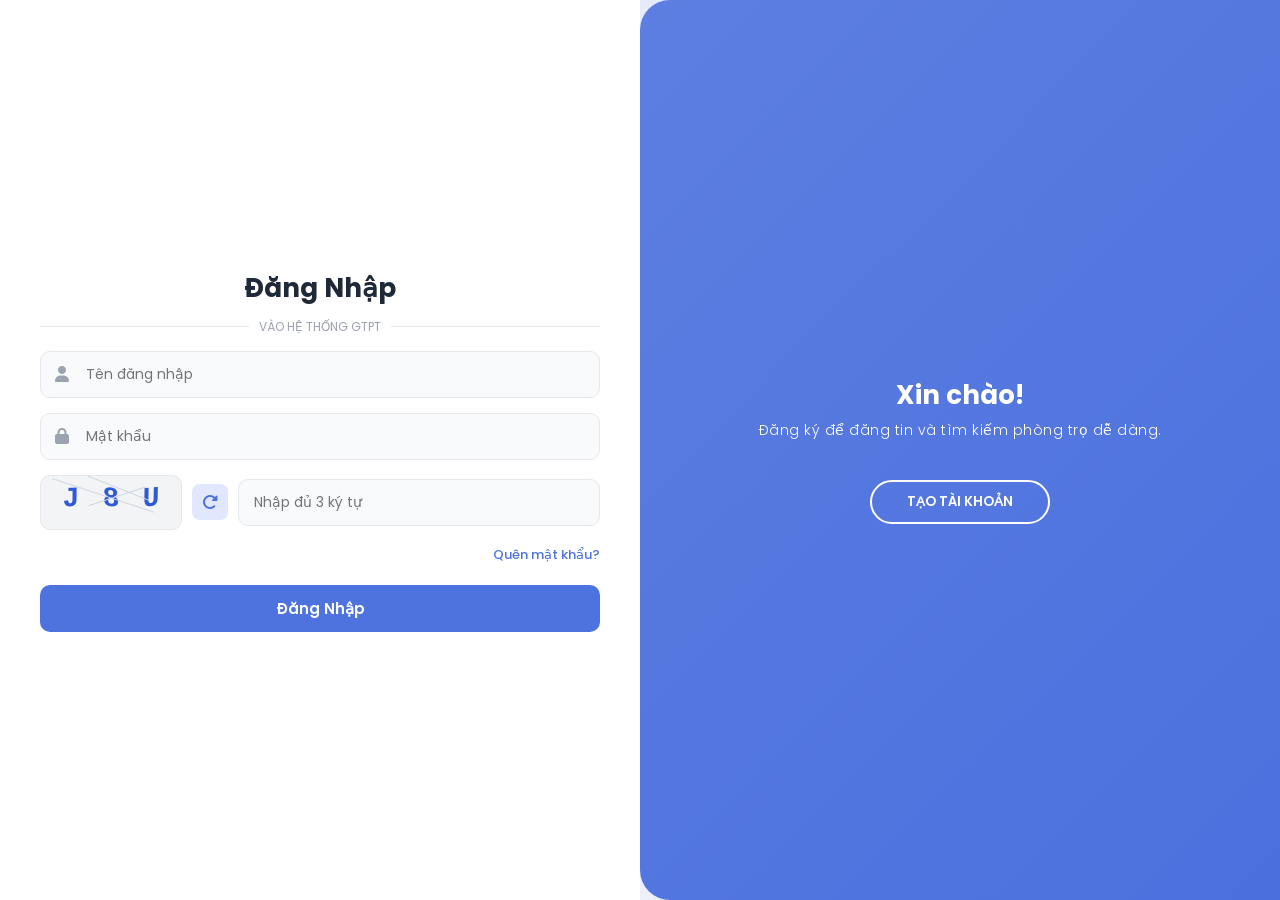
==== commit dd195dd4: "add" ====
--- a/login.html
+++ b/login.html
@@ -1,557 +1,539 @@
 <!DOCTYPE html>
 <html lang="vi">
-  <head>
-    <meta charset="UTF-8" />
-    <meta name="viewport" content="width=device-width, initial-scale=1.0" />
-    <title>GTPT - Hệ Thống Đăng Tin Phòng Trọ</title>
-
-    <link
-      href="https://fonts.googleapis.com/css2?family=Poppins:wght@300;400;500;600;700&display=swap"
-      rel="stylesheet"
-    />
-    <link
-      rel="stylesheet"
-      href="https://cdnjs.cloudflare.com/ajax/libs/font-awesome/6.4.0/css/all.min.css"
-    />
-
-    <style>
-      :root {
-        --primary: #4e73df;
-        --primary-hover: #2e59d9;
-        --text-dark: #1f2937;
-        --text-gray: #6b7280;
-        --bg-light: #f3f4f6;
-        --white: #ffffff;
-        --error: #ef4444;
-        --success: #10b981;
-      }
-
-      * {
-        margin: 0;
-        padding: 0;
-        box-sizing: border-box;
-        font-family: "Poppins", sans-serif;
-      }
-
-      body {
-        background: linear-gradient(135deg, #e0e7ff 0%, #f3f4f6 100%);
-        min-height: 100vh;
-        display: flex;
-        align-items: center;
-        justify-content: center;
-        padding: 20px;
-      }
-
-      h1 {
-        font-weight: 700;
-        margin: 0;
-        font-size: 26px;
-        color: var(--text-dark);
-      }
-      p {
-        font-size: 14px;
-        font-weight: 300;
-        line-height: 20px;
-        letter-spacing: 0.5px;
-        margin: 5px 0 20px;
-        color: var(--text-gray);
-      }
-
-      KHUNG CHỨA CHÍNH */ .container {
-        background-color: var(--white);
-        border-radius: 20px;
-        box-shadow: 0 25px 50px -12px rgba(0, 0, 0, 0.25);
-        position: relative;
-        overflow: hidden;
-        width: 100%;
-        max-width: 900px;
-        min-height: 650px;
-      }
-
-      .form-container {
-        position: absolute;
-        top: 0;
-        height: 100%;
-        transition: all 0.6s ease-in-out;
-      }
-      .form-wrapper {
-        background-color: var(--white);
-        display: flex;
-        align-items: center;
-        justify-content: center;
-        flex-direction: column;
-        padding: 0 40px;
-        height: 100%;
-        text-align: center;
-        width: 100%;
-      }
-      form {
-        width: 100%;
-      }
-
-      .sign-in-container {
-        left: 0;
-        width: 50%;
-        z-index: 2;
-      }
-      .container.right-panel-active .sign-in-container {
-        transform: translateX(100%);
-        opacity: 0;
-      }
-
-      .sign-up-container {
-        left: 0;
-        width: 50%;
+
+<head>
+  <meta charset="UTF-8" />
+  <meta name="viewport" content="width=device-width, initial-scale=1.0" />
+  <title>GTPT - Hệ Thống Đăng Tin Phòng Trọ</title>
+
+  <link href="https://fonts.googleapis.com/css2?family=Poppins:wght@300;400;500;600;700&display=swap"
+    rel="stylesheet" />
+  <link rel="stylesheet" href="https://cdnjs.cloudflare.com/ajax/libs/font-awesome/6.4.0/css/all.min.css" />
+
+  <style>
+    :root {
+      --primary: #4e73df;
+      --primary-hover: #2e59d9;
+      --text-dark: #1f2937;
+      --text-gray: #6b7280;
+      --bg-light: #f3f4f6;
+      --white: #ffffff;
+      --error: #ef4444;
+      --success: #10b981;
+    }
+
+    * {
+      margin: 0;
+      padding: 0;
+      box-sizing: border-box;
+      font-family: "Poppins", sans-serif;
+    }
+
+    body {
+      background: linear-gradient(135deg, #e0e7ff 0%, #f3f4f6 100%);
+      min-height: 100vh;
+      display: flex;
+      align-items: center;
+      justify-content: center;
+      padding: 20px;
+    }
+
+    h1 {
+      font-weight: 700;
+      margin: 0;
+      font-size: 26px;
+      color: var(--text-dark);
+    }
+
+    p {
+      font-size: 14px;
+      font-weight: 300;
+      line-height: 20px;
+      letter-spacing: 0.5px;
+      margin: 5px 0 20px;
+      color: var(--text-gray);
+    }
+
+    KHUNG CHỨA CHÍNH */ .container {
+      background-color: var(--white);
+      border-radius: 20px;
+      box-shadow: 0 25px 50px -12px rgba(0, 0, 0, 0.25);
+      position: relative;
+      overflow: hidden;
+      width: 100%;
+      max-width: 900px;
+      min-height: 650px;
+    }
+
+    .form-container {
+      position: absolute;
+      top: 0;
+      height: 100%;
+      transition: all 0.6s ease-in-out;
+    }
+
+    .form-wrapper {
+      background-color: var(--white);
+      display: flex;
+      align-items: center;
+      justify-content: center;
+      flex-direction: column;
+      padding: 0 40px;
+      height: 100%;
+      text-align: center;
+      width: 100%;
+    }
+
+    form {
+      width: 100%;
+    }
+
+    .sign-in-container {
+      left: 0;
+      width: 50%;
+      z-index: 2;
+    }
+
+    .container.right-panel-active .sign-in-container {
+      transform: translateX(100%);
+      opacity: 0;
+    }
+
+    .sign-up-container {
+      left: 0;
+      width: 50%;
+      opacity: 0;
+      z-index: 1;
+    }
+
+    .container.right-panel-active .sign-up-container {
+      transform: translateX(100%);
+      opacity: 1;
+      z-index: 5;
+      animation: show 0.6s;
+    }
+
+    @keyframes show {
+
+      0%,
+      49.99% {
         opacity: 0;
         z-index: 1;
       }
-      .container.right-panel-active .sign-up-container {
-        transform: translateX(100%);
+
+      50%,
+      100% {
         opacity: 1;
         z-index: 5;
-        animation: show 0.6s;
-      }
-
-      @keyframes show {
-        0%,
-        49.99% {
-          opacity: 0;
-          z-index: 1;
-        }
-        50%,
-        100% {
-          opacity: 1;
-          z-index: 5;
-        }
-      }
-
-      .social-container {
-        display: flex;
-        gap: 15px;
+      }
+    }
+
+    .social-container {
+      display: flex;
+      gap: 15px;
+      width: 100%;
+      margin-bottom: 15px;
+    }
+
+    .social-container form {
+      width: 50%;
+    }
+
+    .social-btn {
+      width: 100%;
+      padding: 10px;
+      border: 1px solid #e5e7eb;
+      border-radius: 10px;
+      background: var(--white);
+      font-weight: 500;
+      font-size: 14px;
+      cursor: pointer;
+      display: flex;
+      align-items: center;
+      justify-content: center;
+      gap: 8px;
+      transition: all 0.3s;
+      color: var(--text-dark);
+    }
+
+    .social-btn.fb:hover {
+      background: #4267b2;
+      color: white;
+      border-color: #4267b2;
+    }
+
+    .social-btn.gg:hover {
+      background: #db4437;
+      color: white;
+      border-color: #db4437;
+    }
+
+    .divider {
+      width: 100%;
+      display: flex;
+      align-items: center;
+      margin: 10px 0 15px;
+    }
+
+    .divider::before,
+    .divider::after {
+      content: "";
+      flex: 1;
+      border-bottom: 1px solid #e5e7eb;
+    }
+
+    .divider span {
+      padding: 0 10px;
+      color: #9ca3af;
+      font-size: 12px;
+      text-transform: uppercase;
+    }
+
+    .input-group {
+      position: relative;
+      width: 100%;
+      margin-bottom: 15px;
+    }
+
+    .input-group i:not(.captcha-refresh) {
+      position: absolute;
+      left: 15px;
+      top: 50%;
+      transform: translateY(-50%);
+      color: #9ca3af;
+      z-index: 2;
+    }
+
+    .input-group input {
+      background-color: #f9fafb;
+      border: 1px solid #e5e7eb;
+      border-radius: 10px;
+      padding: 12px 15px 12px 45px;
+      width: 100%;
+      font-size: 14px;
+      transition: all 0.3s;
+    }
+
+    .input-group input:focus {
+      outline: none;
+      border-color: var(--primary);
+      background-color: var(--white);
+      box-shadow: 0 0 0 4px rgba(78, 115, 223, 0.1);
+    }
+
+    .captcha-group {
+      display: flex;
+      gap: 10px;
+      align-items: center;
+      margin-bottom: 15px;
+    }
+
+    .captcha-box {
+      flex-shrink: 0;
+      border: 1px solid #e5e7eb;
+      border-radius: 10px;
+      background: #f3f4f6;
+      overflow: hidden;
+      position: relative;
+    }
+
+    .captcha-refresh {
+      flex-shrink: 0;
+      cursor: pointer;
+      color: var(--primary);
+      padding: 10px;
+      border-radius: 8px;
+      background: #e0e7ff;
+      transition: 0.3s;
+      display: flex;
+      align-items: center;
+      justify-content: center;
+    }
+
+    .captcha-refresh:hover {
+      background: var(--primary);
+      color: white;
+      transform: rotate(180deg);
+    }
+
+    .captcha-group input {
+      padding: 12px 15px;
+      background-color: #f9fafb;
+      border: 1px solid #e5e7eb;
+      border-radius: 10px;
+      width: 100%;
+      font-size: 14px;
+      outline: none;
+    }
+
+    .captcha-group input:focus {
+      border-color: var(--primary);
+      background-color: var(--white);
+      box-shadow: 0 0 0 4px rgba(78, 115, 223, 0.1);
+    }
+
+    .btn-main {
+      border-radius: 10px;
+      border: none;
+      background-color: var(--primary);
+      color: var(--white);
+      font-size: 15px;
+      font-weight: 600;
+      padding: 12px;
+      width: 100%;
+      cursor: pointer;
+      margin-top: 5px;
+      transition: 0.3s;
+    }
+
+    .btn-main:hover {
+      background-color: var(--primary-hover);
+    }
+
+    .btn-ghost {
+      background-color: transparent;
+      border: 2px solid var(--white);
+      color: var(--white);
+      border-radius: 25px;
+      padding: 10px 35px;
+      cursor: pointer;
+      margin-top: 20px;
+      font-weight: 600;
+      transition: 0.3s;
+      text-transform: uppercase;
+    }
+
+    .btn-ghost:hover {
+      background-color: rgba(255, 255, 255, 0.15);
+    }
+
+    .overlay-container {
+      position: absolute;
+      top: 0;
+      left: 50%;
+      width: 50%;
+      height: 100%;
+      overflow: hidden;
+      transition: transform 0.6s ease-in-out;
+      z-index: 100;
+      border-radius: 30px 0 0 30px;
+    }
+
+    .container.right-panel-active .overlay-container {
+      transform: translateX(-100%);
+      border-radius: 0 30px 30px 0;
+    }
+
+    .overlay {
+      background: linear-gradient(135deg,
+          rgba(78, 115, 223, 0.85) 0%,
+          rgba(46, 89, 217, 0.85) 100%),
+        url("https://images.unsplash.com/photo-1560518883-ce09059eeefa?ixlib=rb-4.0.3&auto=format&fit=crop&w=1000&q=80") no-repeat center center;
+      background-size: cover;
+      color: #ffffff;
+      position: relative;
+      left: -100%;
+      height: 100%;
+      width: 200%;
+      transform: translateX(0);
+      transition: transform 0.6s ease-in-out;
+    }
+
+    .container.right-panel-active .overlay {
+      transform: translateX(50%);
+    }
+
+    .overlay-panel {
+      position: absolute;
+      display: flex;
+      align-items: center;
+      justify-content: center;
+      flex-direction: column;
+      padding: 0 50px;
+      text-align: center;
+      top: 0;
+      height: 100%;
+      width: 50%;
+      transition: transform 0.6s ease-in-out;
+    }
+
+    .overlay-left {
+      transform: translateX(-20%);
+    }
+
+    .container.right-panel-active .overlay-left {
+      transform: translateX(0);
+    }
+
+    .overlay-right {
+      right: 0;
+      transform: translateX(0);
+    }
+
+    .container.right-panel-active .overlay-right {
+      transform: translateX(20%);
+    }
+
+    .mobile-switch {
+      display: none;
+      margin-top: 20px;
+      font-size: 14px;
+      color: var(--text-gray);
+    }
+
+    .mobile-switch a {
+      color: var(--primary);
+      font-weight: 600;
+      cursor: pointer;
+    }
+
+    @media (max-width: 768px) {
+      .container {
+        min-height: 750px;
+      }
+
+      .sign-in-container,
+      .sign-up-container {
         width: 100%;
-        margin-bottom: 15px;
-      }
-      .social-container form {
-        width: 50%;
-      }
-      .social-btn {
-        width: 100%;
-        padding: 10px;
-        border: 1px solid #e5e7eb;
-        border-radius: 10px;
-        background: var(--white);
-        font-weight: 500;
-        font-size: 14px;
-        cursor: pointer;
-        display: flex;
-        align-items: center;
-        justify-content: center;
-        gap: 8px;
-        transition: all 0.3s;
-        color: var(--text-dark);
-      }
-      .social-btn.fb:hover {
-        background: #4267b2;
-        color: white;
-        border-color: #4267b2;
-      }
-      .social-btn.gg:hover {
-        background: #db4437;
-        color: white;
-        border-color: #db4437;
-      }
-
-      .divider {
-        width: 100%;
-        display: flex;
-        align-items: center;
-        margin: 10px 0 15px;
-      }
-      .divider::before,
-      .divider::after {
-        content: "";
-        flex: 1;
-        border-bottom: 1px solid #e5e7eb;
-      }
-      .divider span {
-        padding: 0 10px;
-        color: #9ca3af;
-        font-size: 12px;
-        text-transform: uppercase;
-      }
-
-      .input-group {
-        position: relative;
-        width: 100%;
-        margin-bottom: 15px;
-      }
-      .input-group i:not(.captcha-refresh) {
-        position: absolute;
-        left: 15px;
-        top: 50%;
-        transform: translateY(-50%);
-        color: #9ca3af;
-        z-index: 2;
-      }
-      .input-group input {
-        background-color: #f9fafb;
-        border: 1px solid #e5e7eb;
-        border-radius: 10px;
-        padding: 12px 15px 12px 45px;
-        width: 100%;
-        font-size: 14px;
-        transition: all 0.3s;
-      }
-      .input-group input:focus {
-        outline: none;
-        border-color: var(--primary);
-        background-color: var(--white);
-        box-shadow: 0 0 0 4px rgba(78, 115, 223, 0.1);
-      }
-
-      .captcha-group {
-        display: flex;
-        gap: 10px;
-        align-items: center;
-        margin-bottom: 15px;
-      }
-      .captcha-box {
-        flex-shrink: 0;
-        border: 1px solid #e5e7eb;
-        border-radius: 10px;
-        background: #f3f4f6;
-        overflow: hidden;
-        position: relative;
-      }
-      .captcha-refresh {
-        flex-shrink: 0;
-        cursor: pointer;
-        color: var(--primary);
-        padding: 10px;
-        border-radius: 8px;
-        background: #e0e7ff;
-        transition: 0.3s;
-        display: flex;
-        align-items: center;
-        justify-content: center;
-      }
-      .captcha-refresh:hover {
-        background: var(--primary);
-        color: white;
-        transform: rotate(180deg);
-      }
-      .captcha-group input {
-        padding: 12px 15px;
-        background-color: #f9fafb;
-        border: 1px solid #e5e7eb;
-        border-radius: 10px;
-        width: 100%;
-        font-size: 14px;
-        outline: none;
-      }
-      .captcha-group input:focus {
-        border-color: var(--primary);
-        background-color: var(--white);
-        box-shadow: 0 0 0 4px rgba(78, 115, 223, 0.1);
-      }
-
-      .btn-main {
-        border-radius: 10px;
-        border: none;
-        background-color: var(--primary);
-        color: var(--white);
-        font-size: 15px;
-        font-weight: 600;
-        padding: 12px;
-        width: 100%;
-        cursor: pointer;
-        margin-top: 5px;
-        transition: 0.3s;
-      }
-      .btn-main:hover {
-        background-color: var(--primary-hover);
-      }
-      .btn-ghost {
-        background-color: transparent;
-        border: 2px solid var(--white);
-        color: var(--white);
-        border-radius: 25px;
-        padding: 10px 35px;
-        cursor: pointer;
-        margin-top: 20px;
-        font-weight: 600;
-        transition: 0.3s;
-        text-transform: uppercase;
-      }
-      .btn-ghost:hover {
-        background-color: rgba(255, 255, 255, 0.15);
+        left: 0;
       }
 
       .overlay-container {
-        position: absolute;
-        top: 0;
-        left: 50%;
-        width: 50%;
-        height: 100%;
-        overflow: hidden;
-        transition: transform 0.6s ease-in-out;
-        z-index: 100;
-        border-radius: 30px 0 0 30px;
-      }
-      .container.right-panel-active .overlay-container {
-        transform: translateX(-100%);
-        border-radius: 0 30px 30px 0;
-      }
-      .overlay {
-        background: linear-gradient(
-            135deg,
-            rgba(78, 115, 223, 0.85) 0%,
-            rgba(46, 89, 217, 0.85) 100%
-          ),
-          url("https://images.unsplash.com/photo-1560518883-ce09059eeefa?ixlib=rb-4.0.3&auto=format&fit=crop&w=1000&q=80")
-            no-repeat center center;
-        background-size: cover;
-        color: #ffffff;
-        position: relative;
-        left: -100%;
-        height: 100%;
-        width: 200%;
-        transform: translateX(0);
-        transition: transform 0.6s ease-in-out;
-      }
-      .container.right-panel-active .overlay {
-        transform: translateX(50%);
-      }
-      .overlay-panel {
-        position: absolute;
-        display: flex;
-        align-items: center;
-        justify-content: center;
-        flex-direction: column;
-        padding: 0 50px;
-        text-align: center;
-        top: 0;
-        height: 100%;
-        width: 50%;
-        transition: transform 0.6s ease-in-out;
-      }
-      .overlay-left {
-        transform: translateX(-20%);
-      }
-      .container.right-panel-active .overlay-left {
-        transform: translateX(0);
-      }
-      .overlay-right {
-        right: 0;
-        transform: translateX(0);
-      }
-      .container.right-panel-active .overlay-right {
-        transform: translateX(20%);
+        display: none;
       }
 
       .mobile-switch {
-        display: none;
-        margin-top: 20px;
-        font-size: 14px;
-        color: var(--text-gray);
-      }
-      .mobile-switch a {
-        color: var(--primary);
-        font-weight: 600;
-        cursor: pointer;
-      }
-      @media (max-width: 768px) {
-        .container {
-          min-height: 750px;
-        }
-        .sign-in-container,
-        .sign-up-container {
-          width: 100%;
-          left: 0;
-        }
-        .overlay-container {
-          display: none;
-        }
-        .mobile-switch {
-          display: block;
-        }
-        .container.right-panel-active .sign-in-container {
-          transform: none;
-          opacity: 0;
-          z-index: 1;
-          pointer-events: none;
-        }
-        .container.right-panel-active .sign-up-container {
-          transform: none;
-          opacity: 1;
-          z-index: 5;
-          pointer-events: auto;
-        }
-      }
-
-      #thong_bao {
-        position: fixed;
-        top: 20px;
-        right: -350px;
-        padding: 16px 25px;
-        border-radius: 10px;
-        color: white;
-        font-weight: 500;
-        font-size: 15px;
-        box-shadow: 0 10px 15px -3px rgba(0, 0, 0, 0.1);
-        transition: right 0.4s cubic-bezier(0.68, -0.55, 0.265, 1.55);
-        z-index: 1000;
-        display: flex;
-        align-items: center;
-        gap: 12px;
-      }
-      #thong_bao.show {
-        right: 20px;
-      }
-      .toast-success {
-        background-color: var(--success);
-      }
-      .toast-error {
-        background-color: var(--error);
-      }
-    </style>
-  </head>
-  <body>
-    <div id="thong_bao">
-      <i id="icon_thong_bao"></i> <span id="chu_thong_bao"></span>
-    </div>
-
-    <div class="container" id="khung_chinh">
-      <div class="form-container sign-up-container">
-        <div class="form-wrapper">
-          <h1>Tạo Tài Khoản</h1>
-          <div class="divider"><span>nhập thông tin của bạn</span></div>
-
-          <form id="form_dang_ky" action="xulylogin.php" method="POST">
-            <input type="hidden" name="action" value="register" />
-
-            <div class="input-group">
-              <i class="fa-solid fa-user-pen"></i>
-              <input type="text" name="name" placeholder="Họ và tên" required />
+        display: block;
+      }
+
+      .container.right-panel-active .sign-in-container {
+        transform: none;
+        opacity: 0;
+        z-index: 1;
+        pointer-events: none;
+      }
+
+      .container.right-panel-active .sign-up-container {
+        transform: none;
+        opacity: 1;
+        z-index: 5;
+        pointer-events: auto;
+      }
+    }
+
+    #thong_bao {
+      position: fixed;
+      top: 20px;
+      right: -350px;
+      padding: 16px 25px;
+      border-radius: 10px;
+      color: white;
+      font-weight: 500;
+      font-size: 15px;
+      box-shadow: 0 10px 15px -3px rgba(0, 0, 0, 0.1);
+      transition: right 0.4s cubic-bezier(0.68, -0.55, 0.265, 1.55);
+      z-index: 1000;
+      display: flex;
+      align-items: center;
+      gap: 12px;
+    }
+
+    #thong_bao.show {
+      right: 20px;
+    }
+
+    .toast-success {
+      background-color: var(--success);
+    }
+
+    .toast-error {
+      background-color: var(--error);
+    }
+  </style>
+</head>
+
+<body>
+  <div id="thong_bao">
+    <i id="icon_thong_bao"></i> <span id="chu_thong_bao"></span>
+  </div>
+
+  <div class="container" id="khung_chinh">
+    <div class="form-container sign-up-container">
+      <div class="form-wrapper">
+        <h1>Tạo Tài Khoản</h1>
+        <div class="divider"><span>nhập thông tin của bạn</span></div>
+
+        <form id="form_dang_ky" action="checklogin/xulylogin.php" method="POST">
+          <input type="hidden" name="action" value="register" />
+
+          <div class="input-group">
+            <i class="fa-solid fa-user-pen"></i>
+            <input type="text" name="name" placeholder="Họ và tên" required />
+          </div>
+          <div class="input-group">
+            <i class="fa-solid fa-user"></i>
+            <input type="text" name="username" placeholder="Tên đăng nhập" required />
+          </div>
+          <div class="input-group">
+            <i class="fa-solid fa-envelope"></i>
+            <input type="email" name="email" placeholder="Địa chỉ Email" required />
+          </div>
+          <div class="input-group">
+            <i class="fa-solid fa-lock"></i>
+            <input type="password" id="mat_khau" name="password" placeholder="Mật khẩu (ít nhất 6 ký tự)" required />
+          </div>
+          <div class="input-group">
+            <i class="fa-solid fa-shield-check"></i>
+            <input type="password" id="nhap_lai_mat_khau" name="re_password" placeholder="Nhập lại mật khẩu" required />
+          </div>
+
+          <div class="captcha-group">
+            <div class="captcha-box">
+              <canvas id="ve_captcha_dk" width="140" height="46"></canvas>
             </div>
-            <div class="input-group">
-              <i class="fa-solid fa-user"></i>
-              <input
-                type="text"
-                name="username"
-                placeholder="Tên đăng nhập"
-                required
-              />
+            <div class="captcha-refresh" onclick="taoMaXacNhan('DangKy')" title="Đổi mã khác">
+              <i class="fa-solid fa-rotate-right"></i>
             </div>
-            <div class="input-group">
-              <i class="fa-solid fa-envelope"></i>
-              <input
-                type="email"
-                name="email"
-                placeholder="Địa chỉ Email"
-                required
-              />
-            </div>
-            <div class="input-group">
-              <i class="fa-solid fa-lock"></i>
-              <input
-                type="password"
-                id="mat_khau"
-                name="password"
-                placeholder="Mật khẩu (ít nhất 6 ký tự)"
-                required
-              />
-            </div>
-            <div class="input-group">
-              <i class="fa-solid fa-shield-check"></i>
-              <input
-                type="password"
-                id="nhap_lai_mat_khau"
-                name="re_password"
-                placeholder="Nhập lại mật khẩu"
-                required
-              />
-            </div>
-
-            <div class="captcha-group">
-              <div class="captcha-box">
-                <canvas id="ve_captcha_dk" width="140" height="46"></canvas>
-              </div>
-              <div
-                class="captcha-refresh"
-                onclick="taoMaXacNhan('DangKy')"
-                title="Đổi mã khác"
-              >
-                <i class="fa-solid fa-rotate-right"></i>
-              </div>
-              <input
-                type="text"
-                id="nhap_captcha_dk"
-                placeholder="Nhập đủ 3 ký tự"
-                required
-                autocomplete="off"
-              />
-            </div>
-
-            <button type="submit" class="btn-main">Đăng Ký Thành Viên</button>
-          </form>
-
-          <div class="mobile-switch">
-            Đã có tài khoản? <a id="mobile_chuyen_dang_nhap">Đăng Nhập</a>
-          </div>
+            <input type="text" id="nhap_captcha_dk" placeholder="Nhập đủ 3 ký tự" required autocomplete="off" />
+          </div>
+
+          <button type="submit" class="btn-main">Đăng Ký Thành Viên</button>
+        </form>
+
+        <div class="mobile-switch">
+          Đã có tài khoản? <a id="mobile_chuyen_dang_nhap">Đăng Nhập</a>
         </div>
       </div>
-
-      <div class="form-container sign-in-container">
-        <div class="form-wrapper">
-          <h1>Đăng Nhập</h1>
-          <div class="divider"><span>vào hệ thống GTPT</span></div>
-
-          <form id="form_dang_nhap" action="xulylogin.php" method="POST">
-            <input type="hidden" name="action" value="login" />
-
-            <div class="input-group">
-              <i class="fa-solid fa-user"></i>
-              <input
-                type="text"
-                name="username"
-                placeholder="Tên đăng nhập"
-                required
-              />
+    </div>
+
+    <div class="form-container sign-in-container">
+      <div class="form-wrapper">
+        <h1>Đăng Nhập</h1>
+        <div class="divider"><span>vào hệ thống GTPT</span></div>
+
+        <form id="form_dang_nhap" action="checklogin/xulylogin.php" method="POST">
+          <input type="hidden" name="action" value="login" />
+
+          <div class="input-group">
+            <i class="fa-solid fa-user"></i>
+            <input type="text" name="username" placeholder="Tên đăng nhập" required />
+          </div>
+          <div class="input-group">
+            <i class="fa-solid fa-lock"></i>
+            <input type="password" name="password" placeholder="Mật khẩu" required />
+          </div>
+
+          <div class="captcha-group">
+            <div class="captcha-box">
+              <canvas id="ve_captcha_dn" width="140" height="46"></canvas>
             </div>
-            <div class="input-group">
-              <i class="fa-solid fa-lock"></i>
-              <input
-                type="password"
-                name="password"
-                placeholder="Mật khẩu"
-                required
-              />
+            <div class="captcha-refresh" onclick="taoMaXacNhan('DangNhap')" title="Đổi mã khác">
+              <i class="fa-solid fa-rotate-right"></i>
             </div>
-
-            <div class="captcha-group">
-              <div class="captcha-box">
-                <canvas id="ve_captcha_dn" width="140" height="46"></canvas>
-              </div>
-              <div
-                class="captcha-refresh"
-                onclick="taoMaXacNhan('DangNhap')"
-                title="Đổi mã khác"
-              >
-                <i class="fa-solid fa-rotate-right"></i>
-              </div>
-              <input
-                type="text"
-                id="nhap_captcha_dn"
-                placeholder="Nhập đủ 3 ký tự"
-                required
-                autocomplete="off"
-              />
-            </div>
-
-            <a
-              href="#"
-              style="
+            <input type="text" id="nhap_captcha_dn" placeholder="Nhập đủ 3 ký tự" required autocomplete="off" />
+          </div>
+
+          <a href="#" style="
                 font-size: 13px;
                 color: var(--primary);
                 margin: 5px 0 15px;
@@ -559,210 +541,209 @@
                 display: block;
                 text-align: right;
                 font-weight: 500;
-              "
-              >Quên mật khẩu?</a
-            >
-            <button type="submit" class="btn-main">Đăng Nhập</button>
-          </form>
-
-          <div class="mobile-switch">
-            Chưa có tài khoản? <a id="mobile_chuyen_dang_ky">Đăng Ký Ngay</a>
-          </div>
-        </div>
-      </div>
-
-      <div class="overlay-container">
-        <div class="overlay">
-          <div class="overlay-panel overlay-left">
-            <h1 style="color: white">Chào bạn trở lại!</h1>
-            <p style="color: white">Đăng nhập để quản lý phòng trọ của bạn.</p>
-            <button class="btn-ghost" id="nut_chuyen_dang_nhap">
-              Đăng Nhập
-            </button>
-          </div>
-          <div class="overlay-panel overlay-right">
-            <h1 style="color: white">Xin chào!</h1>
-            <p style="color: white">
-              Đăng ký để đăng tin và tìm kiếm phòng trọ dễ dàng.
-            </p>
-            <button class="btn-ghost" id="nut_chuyen_dang_ky">
-              Tạo Tài Khoản
-            </button>
-          </div>
+              ">Quên mật khẩu?</a>
+          <button type="submit" class="btn-main">Đăng Nhập</button>
+        </form>
+
+        <div class="mobile-switch">
+          Chưa có tài khoản? <a id="mobile_chuyen_dang_ky">Đăng Ký Ngay</a>
         </div>
       </div>
     </div>
 
-    <script>
-      const khungChinh = document.getElementById("khung_chinh");
-      document
-        .getElementById("nut_chuyen_dang_ky")
-        .addEventListener("click", () =>
-          khungChinh.classList.add("right-panel-active")
+    <div class="overlay-container">
+      <div class="overlay">
+        <div class="overlay-panel overlay-left">
+          <h1 style="color: white">Chào bạn trở lại!</h1>
+          <p style="color: white">Đăng nhập để quản lý phòng trọ của bạn.</p>
+          <button class="btn-ghost" id="nut_chuyen_dang_nhap">
+            Đăng Nhập
+          </button>
+        </div>
+        <div class="overlay-panel overlay-right">
+          <h1 style="color: white">Xin chào!</h1>
+          <p style="color: white">
+            Đăng ký để đăng tin và tìm kiếm phòng trọ dễ dàng.
+          </p>
+          <button class="btn-ghost" id="nut_chuyen_dang_ky">
+            Tạo Tài Khoản
+          </button>
+        </div>
+      </div>
+    </div>
+  </div>
+
+  <script>
+    const khungChinh = document.getElementById("khung_chinh");
+    document
+      .getElementById("nut_chuyen_dang_ky")
+      .addEventListener("click", () =>
+        khungChinh.classList.add("right-panel-active")
+      );
+    document
+      .getElementById("nut_chuyen_dang_nhap")
+      .addEventListener("click", () =>
+        khungChinh.classList.remove("right-panel-active")
+      );
+    document
+      .getElementById("mobile_chuyen_dang_ky")
+      .addEventListener("click", () =>
+        khungChinh.classList.add("right-panel-active")
+      );
+    document
+      .getElementById("mobile_chuyen_dang_nhap")
+      .addEventListener("click", () =>
+        khungChinh.classList.remove("right-panel-active")
+      );
+
+    function hienThiThongBao(loiNhan, loaiThongBao) {
+      const hopThongBao = document.getElementById("thong_bao");
+      document.getElementById("chu_thong_bao").textContent = loiNhan;
+      hopThongBao.className = ""; // Reset class
+
+      if (loaiThongBao === "success") {
+        hopThongBao.classList.add("toast-success");
+        document.getElementById("icon_thong_bao").className =
+          "fa-solid fa-circle-check";
+      } else {
+        hopThongBao.classList.add("toast-error");
+        document.getElementById("icon_thong_bao").className =
+          "fa-solid fa-circle-exclamation";
+      }
+
+      hopThongBao.classList.add("show");
+      setTimeout(() => hopThongBao.classList.remove("show"), 3500); // Tự ẩn sau 3.5s
+    }
+
+    window.onload = function () {
+      const thamSoURL = new URLSearchParams(window.location.search);
+      if (thamSoURL.get("msg")) {
+        hienThiThongBao(
+          decodeURIComponent(thamSoURL.get("msg")),
+          thamSoURL.get("type")
         );
-      document
-        .getElementById("nut_chuyen_dang_nhap")
-        .addEventListener("click", () =>
-          khungChinh.classList.remove("right-panel-active")
+        if (thamSoURL.get("type") === "success")
+          khungChinh.classList.remove("right-panel-active");
+      }
+      window.history.replaceState(null, "", window.location.pathname); // Xóa URL cho sạch đẹp
+
+      taoMaXacNhan("DangKy");
+      taoMaXacNhan("DangNhap");
+    };
+
+    let maLuuTruDangKy = "";
+    let maLuuTruDangNhap = "";
+
+    // Hàm vẽ chữ ngẫu nhiên lên vùng Canvas
+    function taoMaXacNhan(loaiForm) {
+      const theCanvas = document.getElementById(
+        "ve_captcha_" + (loaiForm === "DangKy" ? "dk" : "dn")
+      );
+      const butVe = theCanvas.getContext("2d");
+      butVe.clearRect(0, 0, theCanvas.width, theCanvas.height);
+
+      // Đã xóa bỏ các ký tự dễ nhầm lẫn: 0, O, o, 1, l, L, I, i
+      const danhSachKyTu =
+        "23456789ABCDEFGHJKLMNPQRSTUVWXYZabcdefghjkmnpqrstuvwxyz";
+      let chuoiNgauNhien = "";
+
+      // CÓ 3 KÝ TỰ
+      for (let i = 0; i < 3; i++) {
+        chuoiNgauNhien +=
+          danhSachKyTu[Math.floor(Math.random() * danhSachKyTu.length)];
+      }
+
+      // Lưu lại mã để tí check xem user nhập đúng không
+      if (loaiForm === "DangKy") maLuuTruDangKy = chuoiNgauNhien;
+      else maLuuTruDangNhap = chuoiNgauNhien;
+
+      // Bắt đầu vẽ chữ lên Canvas (Đã phóng to và căng lề chuẩn)
+      butVe.font = "bold 28px Courier New";
+      butVe.fillStyle = "#2e59d9";
+      butVe.textBaseline = "middle";
+      butVe.textAlign = "center"; // Đảm bảo chữ nằm cân chính giữa tọa độ X
+
+      // Làm rối: Xoay nghiêng từng chữ
+      for (let i = 0; i < chuoiNgauNhien.length; i++) {
+        // ĐÃ FIX LỖI: Chia đều khung 140px, bắt đầu xa hơn (x = 30), cách nhau 40px
+        butVe.setTransform(
+          1,
+          Math.random() * 0.2 - 0.1,
+          Math.random() * 0.2 - 0.1,
+          1,
+          30 + i * 40,
+          23
         );
-      document
-        .getElementById("mobile_chuyen_dang_ky")
-        .addEventListener("click", () =>
-          khungChinh.classList.add("right-panel-active")
+        butVe.fillText(chuoiNgauNhien[i], 0, 0);
+      }
+      butVe.setTransform(1, 0, 0, 1, 0, 0); // Reset lại khung vẽ
+
+      // Thêm 3 đường kẻ ngang dọc rối mắt (nhưng làm màu mờ nhạt đi để không che chữ)
+      for (let i = 0; i < 3; i++) {
+        butVe.beginPath();
+        butVe.moveTo(
+          Math.random() * theCanvas.width,
+          Math.random() * theCanvas.height
         );
-      document
-        .getElementById("mobile_chuyen_dang_nhap")
-        .addEventListener("click", () =>
-          khungChinh.classList.remove("right-panel-active")
+        butVe.lineTo(
+          Math.random() * theCanvas.width,
+          Math.random() * theCanvas.height
         );
-
-      function hienThiThongBao(loiNhan, loaiThongBao) {
-        const hopThongBao = document.getElementById("thong_bao");
-        document.getElementById("chu_thong_bao").textContent = loiNhan;
-        hopThongBao.className = ""; // Reset class
-
-        if (loaiThongBao === "success") {
-          hopThongBao.classList.add("toast-success");
-          document.getElementById("icon_thong_bao").className =
-            "fa-solid fa-circle-check";
-        } else {
-          hopThongBao.classList.add("toast-error");
-          document.getElementById("icon_thong_bao").className =
-            "fa-solid fa-circle-exclamation";
+        butVe.strokeStyle = "#cbd5e1"; // Màu xám nhạt
+        butVe.stroke();
+      }
+    }
+
+    // KIỂM TRA RÀNG BUỘC KHI ẤN NÚT ĐĂNG KÝ
+    document
+      .getElementById("form_dang_ky")
+      .addEventListener("submit", function (suKien) {
+        const matKhau = document.getElementById("mat_khau").value;
+        const nhapLaiMatKhau =
+          document.getElementById("nhap_lai_mat_khau").value;
+        const maNguoiDungNhap =
+          document.getElementById("nhap_captcha_dk").value;
+
+        // Check độ dài mật khẩu
+        if (matKhau.length < 6) {
+          suKien.preventDefault(); // Lệnh này giúp chặn Form không cho gửi dữ liệu đi
+          hienThiThongBao("Mật khẩu phải chứa ít nhất 6 ký tự!", "error");
+          return;
         }
-
-        hopThongBao.classList.add("show");
-        setTimeout(() => hopThongBao.classList.remove("show"), 3500); // Tự ẩn sau 3.5s
-      }
-
-      window.onload = function () {
-        const thamSoURL = new URLSearchParams(window.location.search);
-        if (thamSoURL.get("msg")) {
-          hienThiThongBao(
-            decodeURIComponent(thamSoURL.get("msg")),
-            thamSoURL.get("type")
-          );
-          if (thamSoURL.get("type") === "success")
-            khungChinh.classList.remove("right-panel-active");
+        // Check khớp mật khẩu
+        if (matKhau !== nhapLaiMatKhau) {
+          suKien.preventDefault();
+          hienThiThongBao("Mật khẩu nhập lại không khớp!", "error");
+          return;
         }
-        window.history.replaceState(null, "", window.location.pathname); // Xóa URL cho sạch đẹp
-
-        taoMaXacNhan("DangKy");
-        taoMaXacNhan("DangNhap");
-      };
-
-      let maLuuTruDangKy = "";
-      let maLuuTruDangNhap = "";
-
-      // Hàm vẽ chữ ngẫu nhiên lên vùng Canvas
-      function taoMaXacNhan(loaiForm) {
-        const theCanvas = document.getElementById(
-          "ve_captcha_" + (loaiForm === "DangKy" ? "dk" : "dn")
-        );
-        const butVe = theCanvas.getContext("2d");
-        butVe.clearRect(0, 0, theCanvas.width, theCanvas.height);
-
-        // Đã xóa bỏ các ký tự dễ nhầm lẫn: 0, O, o, 1, l, L, I, i
-        const danhSachKyTu =
-          "23456789ABCDEFGHJKLMNPQRSTUVWXYZabcdefghjkmnpqrstuvwxyz";
-        let chuoiNgauNhien = "";
-
-        // CÓ 3 KÝ TỰ
-        for (let i = 0; i < 3; i++) {
-          chuoiNgauNhien +=
-            danhSachKyTu[Math.floor(Math.random() * danhSachKyTu.length)];
+        // Check mã Captcha
+        if (maNguoiDungNhap.toLowerCase() !== maLuuTruDangKy.toLowerCase()) {
+          suKien.preventDefault();
+          hienThiThongBao("Mã Captcha không chính xác!", "error");
+          taoMaXacNhan("DangKy"); // Gõ sai thì cho đổi mã mới luôn
+          document.getElementById("nhap_captcha_dk").value = ""; // Xóa trắng ô nhập
+          return;
         }
-
-        // Lưu lại mã để tí check xem user nhập đúng không
-        if (loaiForm === "DangKy") maLuuTruDangKy = chuoiNgauNhien;
-        else maLuuTruDangNhap = chuoiNgauNhien;
-
-        // Bắt đầu vẽ chữ lên Canvas (Đã phóng to và căng lề chuẩn)
-        butVe.font = "bold 28px Courier New";
-        butVe.fillStyle = "#2e59d9";
-        butVe.textBaseline = "middle";
-        butVe.textAlign = "center"; // Đảm bảo chữ nằm cân chính giữa tọa độ X
-
-        // Làm rối: Xoay nghiêng từng chữ
-        for (let i = 0; i < chuoiNgauNhien.length; i++) {
-          // ĐÃ FIX LỖI: Chia đều khung 140px, bắt đầu xa hơn (x = 30), cách nhau 40px
-          butVe.setTransform(
-            1,
-            Math.random() * 0.2 - 0.1,
-            Math.random() * 0.2 - 0.1,
-            1,
-            30 + i * 40,
-            23
-          );
-          butVe.fillText(chuoiNgauNhien[i], 0, 0);
+      });
+
+    // KIỂM TRA RÀNG BUỘC KHI ẤN NÚT ĐĂNG NHẬP
+    document
+      .getElementById("form_dang_nhap")
+      .addEventListener("submit", function (suKien) {
+        const maNguoiDungNhap =
+          document.getElementById("nhap_captcha_dn").value;
+
+        if (
+          maNguoiDungNhap.toLowerCase() !== maLuuTruDangNhap.toLowerCase()
+        ) {
+          suKien.preventDefault();
+          hienThiThongBao("Mã Captcha không chính xác!", "error");
+          taoMaXacNhan("DangNhap");
+          document.getElementById("nhap_captcha_dn").value = "";
+          return;
         }
-        butVe.setTransform(1, 0, 0, 1, 0, 0); // Reset lại khung vẽ
-
-        // Thêm 3 đường kẻ ngang dọc rối mắt (nhưng làm màu mờ nhạt đi để không che chữ)
-        for (let i = 0; i < 3; i++) {
-          butVe.beginPath();
-          butVe.moveTo(
-            Math.random() * theCanvas.width,
-            Math.random() * theCanvas.height
-          );
-          butVe.lineTo(
-            Math.random() * theCanvas.width,
-            Math.random() * theCanvas.height
-          );
-          butVe.strokeStyle = "#cbd5e1"; // Màu xám nhạt
-          butVe.stroke();
-        }
-      }
-
-      // KIỂM TRA RÀNG BUỘC KHI ẤN NÚT ĐĂNG KÝ
-      document
-        .getElementById("form_dang_ky")
-        .addEventListener("submit", function (suKien) {
-          const matKhau = document.getElementById("mat_khau").value;
-          const nhapLaiMatKhau =
-            document.getElementById("nhap_lai_mat_khau").value;
-          const maNguoiDungNhap =
-            document.getElementById("nhap_captcha_dk").value;
-
-          // Check độ dài mật khẩu
-          if (matKhau.length < 6) {
-            suKien.preventDefault(); // Lệnh này giúp chặn Form không cho gửi dữ liệu đi
-            hienThiThongBao("Mật khẩu phải chứa ít nhất 6 ký tự!", "error");
-            return;
-          }
-          // Check khớp mật khẩu
-          if (matKhau !== nhapLaiMatKhau) {
-            suKien.preventDefault();
-            hienThiThongBao("Mật khẩu nhập lại không khớp!", "error");
-            return;
-          }
-          // Check mã Captcha
-          if (maNguoiDungNhap.toLowerCase() !== maLuuTruDangKy.toLowerCase()) {
-            suKien.preventDefault();
-            hienThiThongBao("Mã Captcha không chính xác!", "error");
-            taoMaXacNhan("DangKy"); // Gõ sai thì cho đổi mã mới luôn
-            document.getElementById("nhap_captcha_dk").value = ""; // Xóa trắng ô nhập
-            return;
-          }
-        });
-
-      // KIỂM TRA RÀNG BUỘC KHI ẤN NÚT ĐĂNG NHẬP
-      document
-        .getElementById("form_dang_nhap")
-        .addEventListener("submit", function (suKien) {
-          const maNguoiDungNhap =
-            document.getElementById("nhap_captcha_dn").value;
-
-          if (
-            maNguoiDungNhap.toLowerCase() !== maLuuTruDangNhap.toLowerCase()
-          ) {
-            suKien.preventDefault();
-            hienThiThongBao("Mã Captcha không chính xác!", "error");
-            taoMaXacNhan("DangNhap");
-            document.getElementById("nhap_captcha_dn").value = "";
-            return;
-          }
-        });
-    </script>
-  </body>
-</html>
+      });
+  </script>
+</body>
+
+</html>
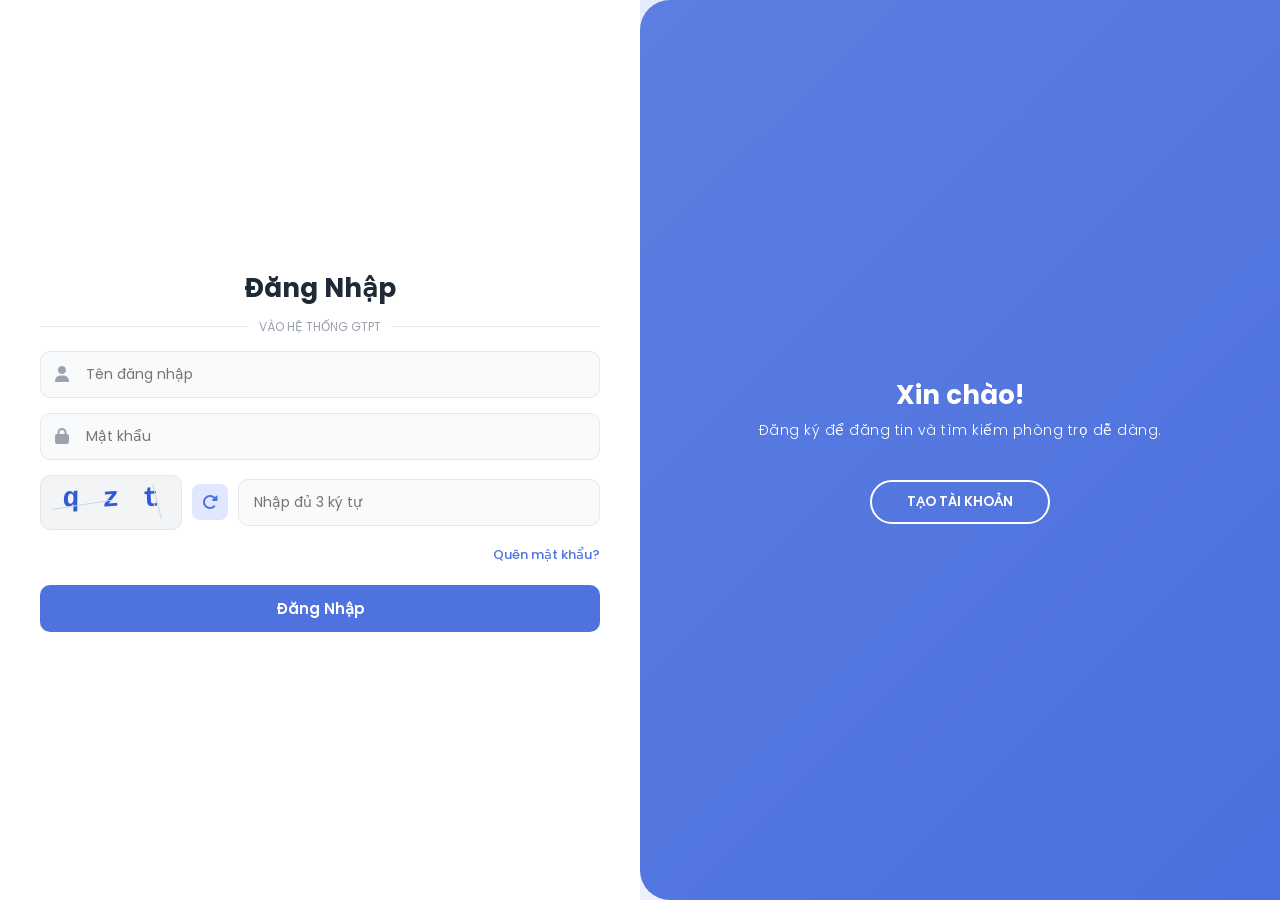
==== commit 772a0f7b: "lại" ====
--- a/login.html
+++ b/login.html
@@ -463,7 +463,7 @@
         <h1>Tạo Tài Khoản</h1>
         <div class="divider"><span>nhập thông tin của bạn</span></div>
 
-        <form id="form_dang_ky" action="checklogin/xulylogin.php" method="POST">
+        <form id="form_dang_ky" action="xulylogin.php" method="POST">
           <input type="hidden" name="action" value="register" />
 
           <div class="input-group">
@@ -511,7 +511,7 @@
         <h1>Đăng Nhập</h1>
         <div class="divider"><span>vào hệ thống GTPT</span></div>
 
-        <form id="form_dang_nhap" action="checklogin/xulylogin.php" method="POST">
+        <form id="form_dang_nhap" action="xulylogin.php" method="POST">
           <input type="hidden" name="action" value="login" />
 
           <div class="input-group">
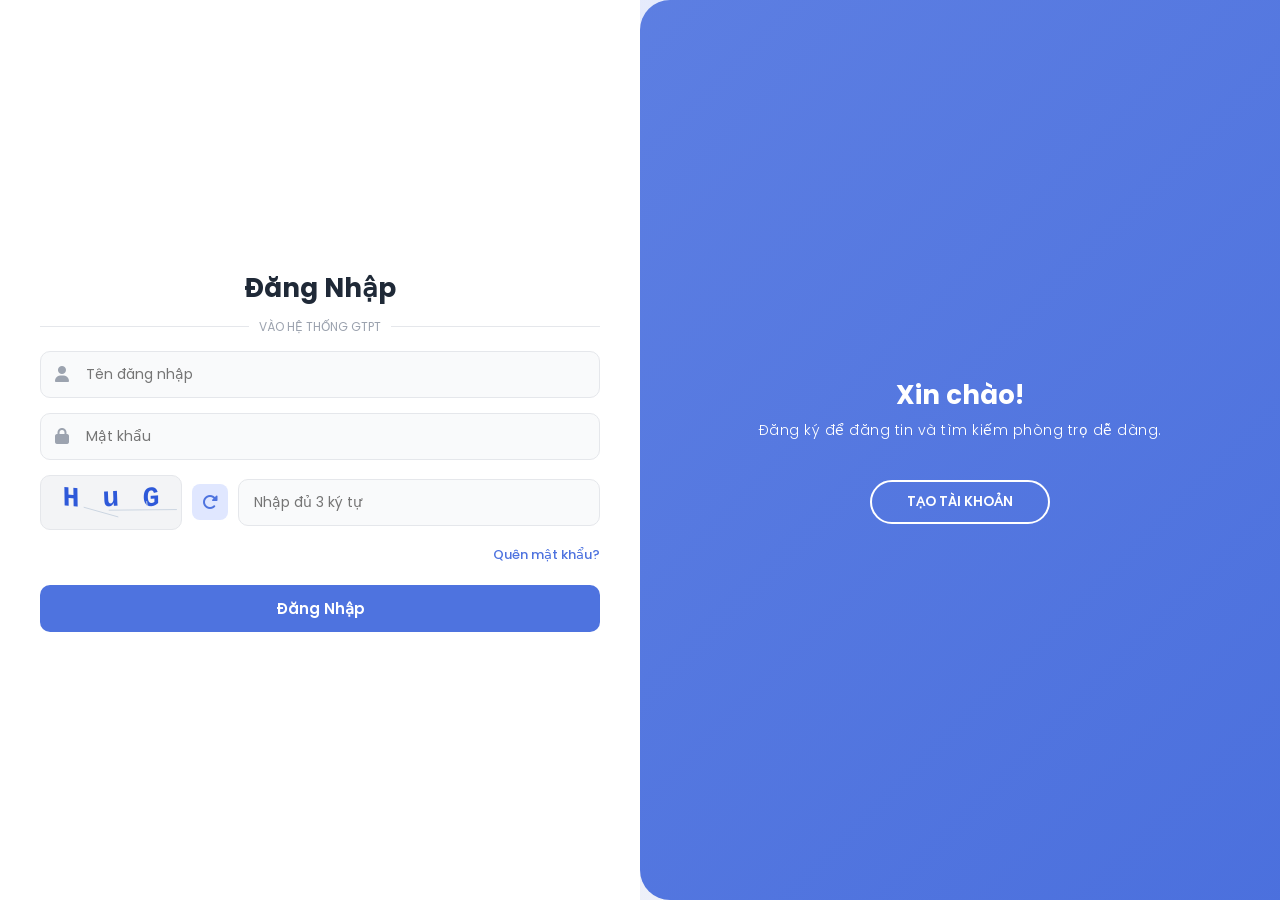
==== commit 686aa43a: "sửa" ====
--- a/login.html
+++ b/login.html
@@ -4,8 +4,8 @@
 <head>
   <meta charset="UTF-8" />
   <meta name="viewport" content="width=device-width, initial-scale=1.0" />
-  <title>GTPT - Hệ Thống Đăng Tin Phòng Trọ</title>
-
+  <title>Đăng nhập</title>
+  <link rel="icon" href="assets/favicon.ico" type="image/x-icon" sizes="16x16" />
   <link href="https://fonts.googleapis.com/css2?family=Poppins:wght@300;400;500;600;700&display=swap"
     rel="stylesheet" />
   <link rel="stylesheet" href="https://cdnjs.cloudflare.com/ajax/libs/font-awesome/6.4.0/css/all.min.css" />
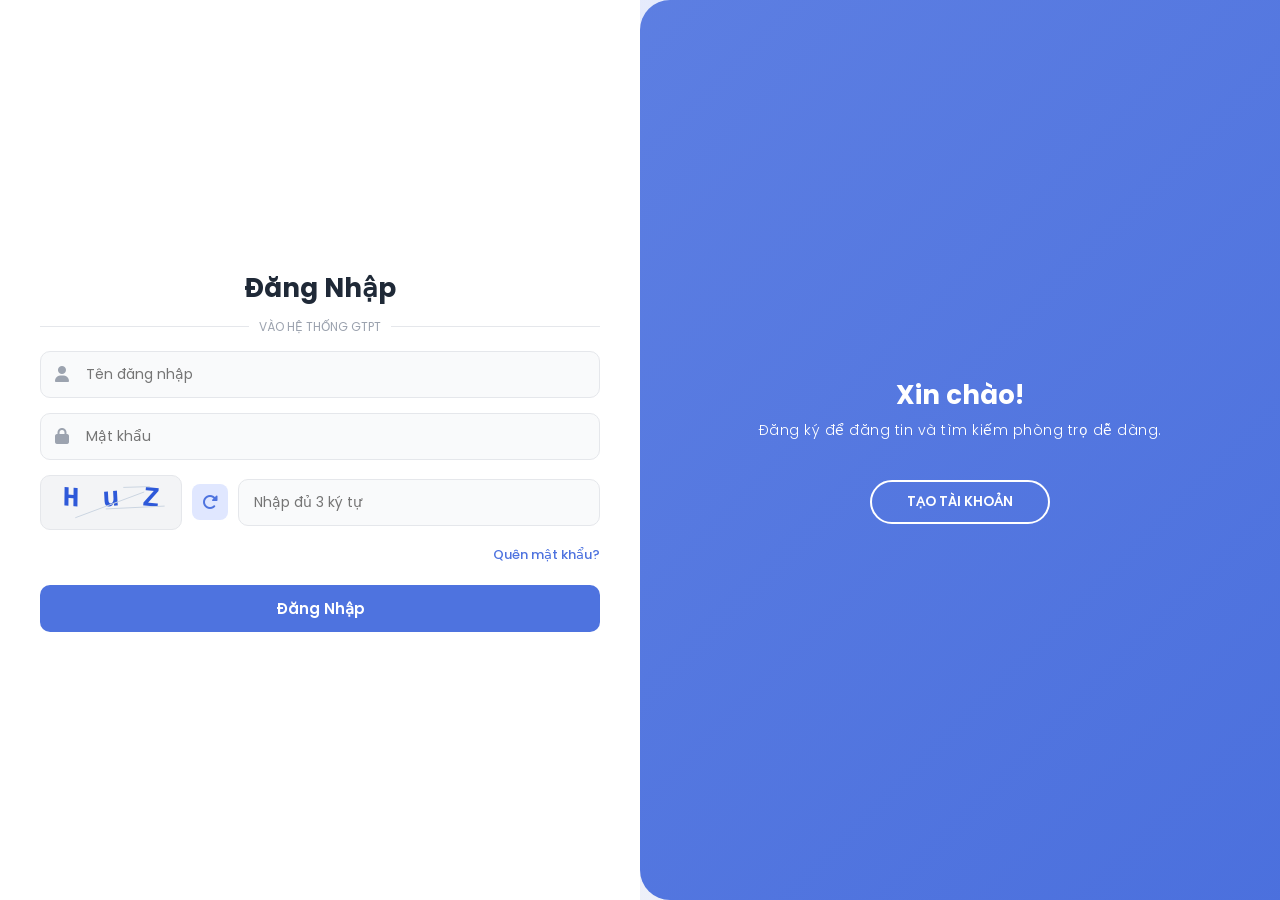
==== commit dfa9eb13: "duyet" ====
--- a/login.html
+++ b/login.html
@@ -634,7 +634,6 @@
     let maLuuTruDangKy = "";
     let maLuuTruDangNhap = "";
 
-    // Hàm vẽ chữ ngẫu nhiên lên vùng Canvas
     function taoMaXacNhan(loaiForm) {
       const theCanvas = document.getElementById(
         "ve_captcha_" + (loaiForm === "DangKy" ? "dk" : "dn")
@@ -642,30 +641,26 @@
       const butVe = theCanvas.getContext("2d");
       butVe.clearRect(0, 0, theCanvas.width, theCanvas.height);
 
-      // Đã xóa bỏ các ký tự dễ nhầm lẫn: 0, O, o, 1, l, L, I, i
       const danhSachKyTu =
         "23456789ABCDEFGHJKLMNPQRSTUVWXYZabcdefghjkmnpqrstuvwxyz";
       let chuoiNgauNhien = "";
 
-      // CÓ 3 KÝ TỰ
       for (let i = 0; i < 3; i++) {
         chuoiNgauNhien +=
           danhSachKyTu[Math.floor(Math.random() * danhSachKyTu.length)];
       }
 
-      // Lưu lại mã để tí check xem user nhập đúng không
       if (loaiForm === "DangKy") maLuuTruDangKy = chuoiNgauNhien;
       else maLuuTruDangNhap = chuoiNgauNhien;
 
-      // Bắt đầu vẽ chữ lên Canvas (Đã phóng to và căng lề chuẩn)
+    
       butVe.font = "bold 28px Courier New";
       butVe.fillStyle = "#2e59d9";
       butVe.textBaseline = "middle";
-      butVe.textAlign = "center"; // Đảm bảo chữ nằm cân chính giữa tọa độ X
-
-      // Làm rối: Xoay nghiêng từng chữ
+      butVe.textAlign = "center"; 
+      
       for (let i = 0; i < chuoiNgauNhien.length; i++) {
-        // ĐÃ FIX LỖI: Chia đều khung 140px, bắt đầu xa hơn (x = 30), cách nhau 40px
+      
         butVe.setTransform(
           1,
           Math.random() * 0.2 - 0.1,
@@ -678,7 +673,7 @@
       }
       butVe.setTransform(1, 0, 0, 1, 0, 0); // Reset lại khung vẽ
 
-      // Thêm 3 đường kẻ ngang dọc rối mắt (nhưng làm màu mờ nhạt đi để không che chữ)
+      
       for (let i = 0; i < 3; i++) {
         butVe.beginPath();
         butVe.moveTo(
@@ -689,7 +684,7 @@
           Math.random() * theCanvas.width,
           Math.random() * theCanvas.height
         );
-        butVe.strokeStyle = "#cbd5e1"; // Màu xám nhạt
+        butVe.strokeStyle = "#cbd5e1";
         butVe.stroke();
       }
     }
@@ -704,13 +699,13 @@
         const maNguoiDungNhap =
           document.getElementById("nhap_captcha_dk").value;
 
-        // Check độ dài mật khẩu
+      
         if (matKhau.length < 6) {
           suKien.preventDefault(); // Lệnh này giúp chặn Form không cho gửi dữ liệu đi
           hienThiThongBao("Mật khẩu phải chứa ít nhất 6 ký tự!", "error");
           return;
         }
-        // Check khớp mật khẩu
+     
         if (matKhau !== nhapLaiMatKhau) {
           suKien.preventDefault();
           hienThiThongBao("Mật khẩu nhập lại không khớp!", "error");
@@ -720,8 +715,8 @@
         if (maNguoiDungNhap.toLowerCase() !== maLuuTruDangKy.toLowerCase()) {
           suKien.preventDefault();
           hienThiThongBao("Mã Captcha không chính xác!", "error");
-          taoMaXacNhan("DangKy"); // Gõ sai thì cho đổi mã mới luôn
-          document.getElementById("nhap_captcha_dk").value = ""; // Xóa trắng ô nhập
+          taoMaXacNhan("DangKy"); 
+          document.getElementById("nhap_captcha_dk").value = ""; 
           return;
         }
       });
